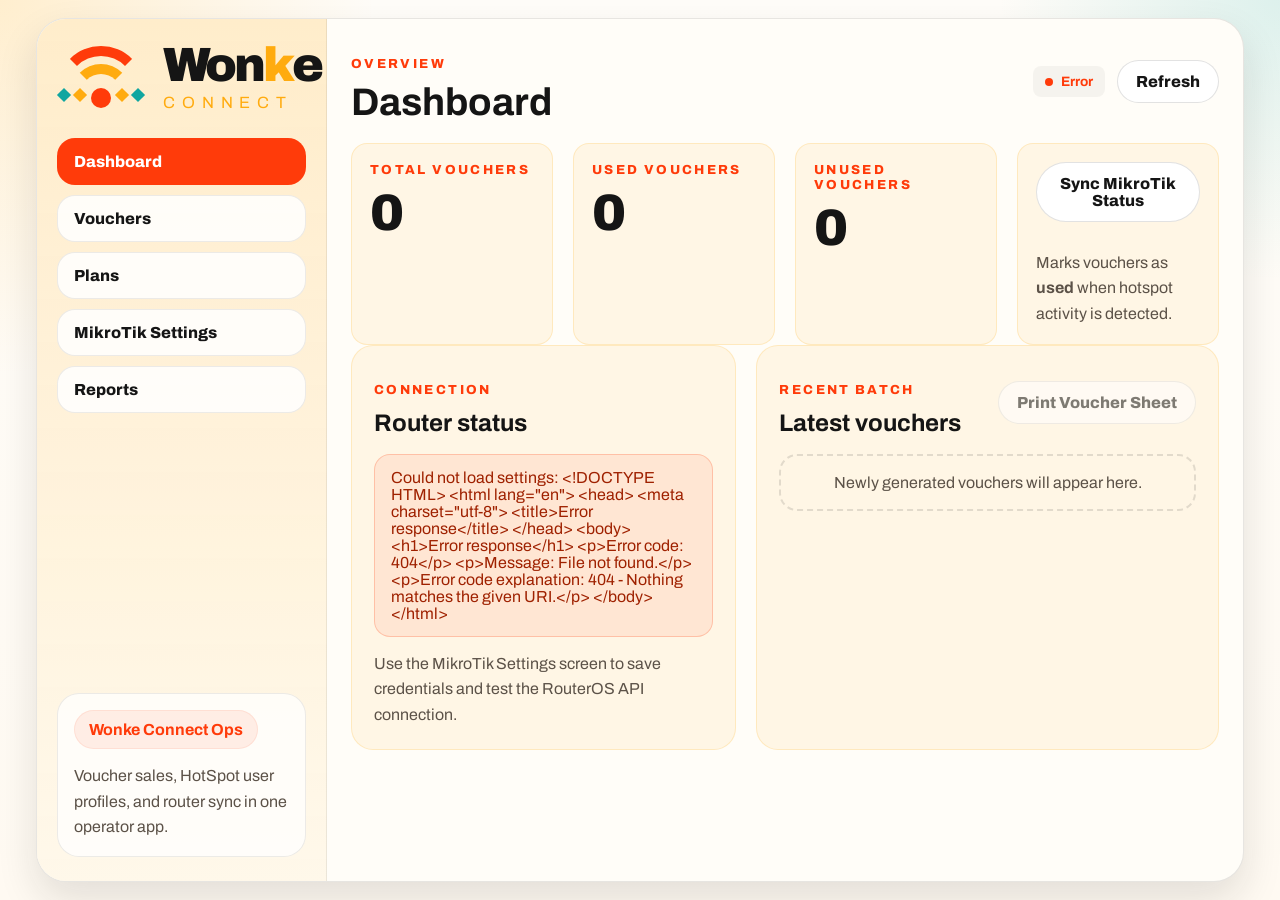
==== static/index.html @ 0d945066 "Ready for Railway deployment" ====
﻿<!DOCTYPE html>
<html lang="en">
<head>
    <meta charset="UTF-8">
    <meta name="viewport" content="width=device-width, initial-scale=1.0">
    <title>Wonke Connect Voucher Dashboard</title>
    <link rel="preconnect" href="https://fonts.googleapis.com">
    <link rel="preconnect" href="https://fonts.gstatic.com" crossorigin>
    <link href="https://fonts.googleapis.com/css2?family=Archivo:wght@400;500;700;800;900&display=swap" rel="stylesheet">
    <link rel="stylesheet" href="/static/styles.css">
</head>
<body>
    <main class="app-shell">
        <aside class="app-sidebar">
            <div>
                <div class="wc-brand app-brand">
                    <div class="wc-icon" aria-hidden="true">
                        <span class="wc-arc top"></span>
                        <span class="wc-arc mid"></span>
                        <span class="wc-dot"></span>
                        <span class="wc-accent left"></span>
                        <span class="wc-accent left-mid"></span>
                        <span class="wc-accent right-mid"></span>
                        <span class="wc-accent right"></span>
                    </div>
                    <div class="wc-wordmark">
                        <span class="wonke">Won<span class="k">k</span>e</span>
                        <span class="connect">Connect</span>
                    </div>
                </div>

                <nav class="app-nav">
                    <button class="app-nav-link is-active" data-screen="dashboard" type="button">Dashboard</button>
                    <button class="app-nav-link" data-screen="vouchers" type="button">Vouchers</button>
                    <button class="app-nav-link" data-screen="plans" type="button">Plans</button>
                    <button class="app-nav-link" data-screen="settings" type="button">MikroTik Settings</button>
                    <button class="app-nav-link" data-screen="reports" type="button">Reports</button>
                </nav>
            </div>

            <div class="app-sidebar-footer">
                <div class="wc-highlight">Wonke Connect Ops</div>
                <p class="wc-note">Voucher sales, HotSpot user profiles, and router sync in one operator app.</p>
            </div>
        </aside>

        <section class="app-main">
            <header class="app-topbar">
                <div>
                    <p class="wc-kicker" id="screen-kicker">Overview</p>
                    <h1 class="app-screen-title" id="screen-title">Dashboard</h1>
                </div>
                <div class="app-topbar-actions">
                    <div class="wc-connection-status" id="mikrotik-connection-status" title="MikroTik connection status">
                        <span class="wc-connection-dot" id="connection-dot"></span>
                        <span class="wc-connection-text" id="connection-text">Checking...</span>
                    </div>
                    <span class="wc-connection-pill wc-connection-idle" id="connection-status-pill" style="display: none;">Not tested</span>
                    <button class="wc-link-button" id="global-refresh-button" type="button">Refresh</button>
                </div>
            </header>

            <section class="app-screen is-active" id="screen-dashboard">
                <section class="wc-grid wc-stats-grid">
                    <article class="wc-card wc-stat-card">
                        <span class="wc-caption">Total vouchers</span>
                        <strong class="wc-stat-value" id="stat-total">0</strong>
                    </article>
                    <article class="wc-card wc-stat-card">
                        <span class="wc-caption">Used vouchers</span>
                        <strong class="wc-stat-value" id="stat-used">0</strong>
                    </article>
                    <article class="wc-card wc-stat-card">
                        <span class="wc-caption">Unused vouchers</span>
                        <strong class="wc-stat-value" id="stat-unused">0</strong>
                    </article>
                    <article class="wc-card wc-stat-card wc-stat-action">
                        <button class="wc-button wc-button-secondary" id="sync-status-button" type="button">Sync MikroTik Status</button>
                        <p class="wc-note">Marks vouchers as <strong>used</strong> when hotspot activity is detected.</p>
                    </article>
                </section>

                <section class="wc-grid app-dashboard-grid">
                    <article class="wc-card">
                        <div class="wc-section-head">
                            <div>
                                <p class="wc-kicker">Connection</p>
                                <h2 class="wc-section-title">Router status</h2>
                            </div>
                        </div>
                        <div class="wc-message" id="settings-message-box">Router settings are not loaded yet.</div>
                        <div class="wc-note-block">
                            <p class="wc-note">Use the MikroTik Settings screen to save credentials and test the RouterOS API connection.</p>
                        </div>
                    </article>

                    <article class="wc-card">
                        <div class="wc-section-head">
                            <div>
                                <p class="wc-kicker">Recent batch</p>
                                <h2 class="wc-section-title">Latest vouchers</h2>
                            </div>
                            <button class="wc-link-button" id="print-sheet-button" type="button">Print Voucher Sheet</button>
                        </div>
                        <div class="wc-recent" id="recent-results">
                            <div class="wc-empty-state">Newly generated vouchers will appear here.</div>
                        </div>
                    </article>
                </section>
            </section>

            <section class="app-screen" id="screen-vouchers">
                <div class="app-two-column">
                    <article class="wc-card">
                        <div class="wc-section-head">
                            <div>
                                <p class="wc-kicker">Generate</p>
                                <h2 class="wc-section-title">Create vouchers</h2>
                            </div>
                        </div>

                        <label class="wc-toggle-field" style="margin-bottom: 1.5rem;">
                            <input id="advanced-mode-toggle" type="checkbox">
                            <span>Advanced options (per-user data limits)</span>
                        </label>

                        <form id="voucher-form" class="wc-form-grid">
                            <label class="wc-form-field">
                                <span>HotSpot user profile</span>
                                <select id="hotspot-user-profile" name="hotspot_user_profile"></select>
                                <div id="profile-status-indicator" style="margin-top: 8px; font-size: 0.85rem;"></div>
                            </label>

                            <label class="wc-form-field">
                                <span>Code length</span>
                                <select id="code-length" name="code_length">
                                    <option value="6">6</option>
                                    <option value="7">7</option>
                                    <option value="8" selected>8</option>
                                </select>
                            </label>

                            <label class="wc-form-field">
                                <span>Bulk quantity</span>
                                <input id="quantity" name="quantity" type="number" min="1" max="200" value="10">
                            </label>

                            <div id="advanced-fields" style="display: none; grid-column: 1 / -1; padding: 14px; background: rgba(255, 171, 15, 0.08); border-radius: 12px;">
                                <p style="margin: 0 0 14px 0; font-size: 0.85rem; color: var(--wc-muted);"><strong>ℹ Per-User Data Limit:</strong> Rate limits and timeouts are configured in the HotSpot Profile, not per-voucher.</p>
                                
                                <label class="wc-form-field">
                                    <span>Data limit (in GB)</span>
                                    <input id="data-limit-gb" name="data_limit_gb" type="number" min="0.1" max="1000" step="0.1" placeholder="1, 5, 10">
                                    <small style="display: block; margin-top: 6px; color: var(--wc-muted);">Individual data cap for this voucher (0 = unlimited)</small>
                                </label>
                            </div>

                            <div class="wc-form-actions">
                                <button class="wc-button" type="submit" data-mode="single">Create One</button>
                                <button class="wc-button wc-button-secondary" type="submit" data-mode="bulk">Create Bulk</button>
                            </div>
                        </form>

                        <div class="wc-message" id="message-box">Ready.</div>
                    </article>

                    <article class="wc-card">
                        <div class="wc-section-head">
                            <div>
                                <p class="wc-kicker">Inventory</p>
                                <h2 class="wc-section-title">Voucher table</h2>
                            </div>
                            <button class="wc-link-button" id="refresh-button" type="button">Refresh</button>
                        </div>

                        <div class="wc-table-wrap">
                            <table class="wc-table">
                                <thead>
                                    <tr>
                                        <th>Code</th>
                                        <th>Profile</th>
                                        <th>Status</th>
                                        <th>Created</th>
                                        <th>Expires</th>
                                        <th style="width: 80px; text-align: center;">⋰</th>
                                    </tr>
                                </thead>
                                <tbody id="voucher-table-body">
                                    <tr>
                                        <td colspan="6" class="wc-table-empty">Loading vouchers...</td>
                                    </tr>
                                </tbody>
                            </table>
                        </div>
                    </article>
                </div>
            </section>

            <section class="app-screen" id="screen-plans">
                <div class="app-two-column">
                    <article class="wc-card">
                        <div class="wc-section-head">
                            <div>
                                <p class="wc-kicker">Plans</p>
                                <h2 class="wc-section-title">Manage HotSpot user profile plans</h2>
                            </div>
                        </div>

                        <form id="plan-form" class="wc-form-grid">
                            <input id="plan-id" type="hidden">

                            <label class="wc-form-field">
                                <span>Plan name</span>
                                <input id="plan-name" type="text" placeholder="Starter">
                            </label>

                            <label class="wc-form-field">
                                <span>HotSpot user profile</span>
                                <input id="plan-hotspot-user-profile" type="text" placeholder="1hr">
                            </label>

                            <label class="wc-form-field">
                                <span>Duration label</span>
                                <input id="plan-duration" type="text" placeholder="1 hour">
                            </label>

                            <label class="wc-form-field">
                                <span>Badge label</span>
                                <input id="plan-badge" type="text" placeholder="1HR">
                            </label>

                            <label class="wc-form-field">
                                <span>Voucher note</span>
                                <input id="plan-note" type="text" placeholder="Fast hotspot access. Valid for in-store WiFi use.">
                            </label>

                            <label class="wc-form-field">
                                <span>Price (ZAR)</span>
                                <input id="plan-price" name="price" type="number" min="0" step="0.01" placeholder="0.00">
                            </label>

                            <label class="wc-toggle-field">
                                <input id="plan-active" type="checkbox" checked>
                                <span>Plan is active</span>
                            </label>

                            <div class="wc-form-actions">
                                <button class="wc-button" id="save-plan-button" type="submit">Save Plan</button>
                                <button class="wc-button wc-button-secondary" id="reset-plan-button" type="button">New Plan</button>
                                <button class="wc-button wc-button-secondary" id="delete-plan-button" type="button">Delete</button>
                            </div>
                        </form>

                        <div class="wc-message" id="plan-message-box">Plans load from the database.</div>
                    </article>

                    <article class="wc-card">
                        <div class="wc-section-head">
                            <div>
                                <p class="wc-kicker">Plan list</p>
                                <h2 class="wc-section-title">Available plans</h2>
                            </div>
                        </div>
                        <div class="wc-table-wrap wc-plan-list-wrap">
                            <table class="wc-table">
                                <thead>
                                    <tr>
                                        <th>Name</th>
                                        <th>HotSpot user profile</th>
                                        <th>Price</th>
                                        <th>Status</th>
                                    </tr>
                                </thead>
                                <tbody id="plan-table-body">
                                    <tr>
                                        <td colspan="3" class="wc-table-empty">Loading plans...</td>
                                    </tr>
                                </tbody>
                            </table>
                        </div>
                    </article>
                </div>
            </section>

            <section class="app-screen" id="screen-settings">
                <article class="wc-card">
                    <div class="wc-section-head">
                        <div>
                            <p class="wc-kicker">Settings</p>
                            <h2 class="wc-section-title">MikroTik connection</h2>
                        </div>
                    </div>

                    <form id="settings-form" class="wc-form-grid app-settings-grid">
                        <label class="wc-form-field">
                            <span>Host / IP</span>
                            <input id="mikrotik-host" name="host" type="text" placeholder="192.168.88.1">
                        </label>

                        <label class="wc-form-field">
                            <span>Username</span>
                            <input id="mikrotik-username" name="username" type="text" placeholder="admin">
                        </label>

                        <label class="wc-form-field">
                            <span>Password</span>
                            <input id="mikrotik-password" name="password" type="password" placeholder="Router password">
                        </label>

                        <label class="wc-form-field">
                            <span>API port</span>
                            <input id="mikrotik-port" name="port" type="number" min="1" max="65535" value="8728">
                        </label>

                        <label class="wc-toggle-field">
                            <input id="mikrotik-use-ssl" name="use_ssl" type="checkbox">
                            <span>Use SSL</span>
                        </label>

                        <label class="wc-toggle-field">
                            <input id="mikrotik-plaintext-login" name="plaintext_login" type="checkbox" checked>
                            <span>Use plaintext login</span>
                        </label>

                        <div class="wc-form-actions">
                            <button class="wc-button" id="save-settings-button" type="submit">Save Settings</button>
                            <button class="wc-button wc-button-secondary" id="test-settings-button" type="button">Test Connection</button>
                        </div>
                    </form>

                    <div class="wc-message" id="settings-message-box"></div>
                </article>

                <article class="wc-card" style="margin-top: 20px;">
                    <div class="wc-section-head">
                        <div>
                            <p class="wc-kicker">Payments</p>
                            <h2 class="wc-section-title">PayFast settings</h2>
                        </div>
                        <a class="wc-link-button" href="/portal" target="_blank" rel="noopener">Open portal ↗</a>
                    </div>
                    <p style="margin: 0 0 16px; font-size: 0.88rem; color: var(--wc-muted); line-height: 1.55;">
                        Customers visit <strong>/portal</strong> to buy vouchers and pay via PayFast.<br>
                        The <strong>Server URL</strong> must be publicly reachable so PayFast can send payment confirmations (ITN).
                    </p>

                    <form id="payfast-form" class="wc-form-grid app-settings-grid">
                        <label class="wc-form-field">
                            <span>Merchant ID</span>
                            <input id="pf-merchant-id" name="merchant_id" type="text" placeholder="10000100">
                        </label>

                        <label class="wc-form-field">
                            <span>Merchant Key</span>
                            <input id="pf-merchant-key" name="merchant_key" type="text" placeholder="46f0cd694581a">
                        </label>

                        <label class="wc-form-field" style="grid-column: 1 / -1;">
                            <span>Passphrase (optional)</span>
                            <input id="pf-passphrase" name="passphrase" type="password" placeholder="Leave blank if not set">
                        </label>

                        <label class="wc-form-field" style="grid-column: 1 / -1;">
                            <span>Server URL (public URL of this server)</span>
                            <input id="pf-server-url" name="server_url" type="url" placeholder="https://wifi.myshop.co.za">
                            <small style="margin-top: 6px; display:block; color: var(--wc-muted);">PayFast will POST payment notifications to this URL. Must be reachable from the internet.</small>
                        </label>

                        <label class="wc-toggle-field">
                            <input id="pf-sandbox" name="sandbox" type="checkbox" checked>
                            <span>Use Sandbox (test mode)</span>
                        </label>

                        <div class="wc-form-actions">
                            <button class="wc-button" id="save-payfast-button" type="submit">Save PayFast Settings</button>
                        </div>
                    </form>

                    <div class="wc-message" id="payfast-message-box"></div>
                </article>
            </section>

            <section class="app-screen" id="screen-reports">
                <div>
                    <div class="wc-section-head">
                        <div>
                            <p class="wc-kicker">Analytics</p>
                            <h2 class="wc-section-title">User Monitoring</h2>
                        </div>
                        <button id="refresh-monitor-button" class="wc-link-button" type="button">Refresh</button>
                    </div>

                    <div class="wc-grid" style="grid-template-columns: repeat(auto-fit, minmax(200px, 1fr)); gap: 14px; margin-bottom: 24px;">
                        <article class="wc-stat-card">
                            <div class="wc-stat-number" id="stat-active-users">0</div>
                            <div class="wc-stat-label">Active Users</div>
                        </article>
                        <article class="wc-stat-card">
                            <div class="wc-stat-number" id="stat-total-bandwidth">0 GB</div>
                            <div class="wc-stat-label">Total Bandwidth</div>
                        </article>
                        <article class="wc-stat-card">
                            <div class="wc-stat-number" id="stat-bytes-in">0 GB</div>
                            <div class="wc-stat-label">Download</div>
                        </article>
                        <article class="wc-stat-card">
                            <div class="wc-stat-number" id="stat-bytes-out">0 GB</div>
                            <div class="wc-stat-label">Upload</div>
                        </article>
                    </div>

                    <article class="wc-card">
                        <div class="wc-section-head">
                            <div>
                                <p class="wc-kicker">Sessions</p>
                                <h2 class="wc-section-title">Active users</h2>
                            </div>
                        </div>

                        <div class="wc-table-wrap">
                            <table class="wc-table">
                                <thead>
                                    <tr>
                                        <th>Code</th>
                                        <th>Profile</th>
                                        <th>Uptime</th>
                                        <th>Download</th>
                                        <th>Upload</th>
                                        <th>Total</th>
                                        <th>IP Address</th>
                                    </tr>
                                </thead>
                                <tbody id="active-users-table-body">
                                    <tr>
                                        <td colspan="7" class="wc-table-empty">Loading active users...</td>
                                    </tr>
                                </tbody>
                            </table>
                        </div>
                    </article>

                    <div id="monitor-message-box"></div>
                </div>
            </section>
        </section>
    </main>

    <script src="/static/app.js"></script>
</body>
</html>
---- static/styles.css ----
﻿:root {
    --wc-bg: #fffaf2;
    --wc-panel: #fffdf8;
    --wc-panel-strong: #fff6e5;
    --wc-text: #151515;
    --wc-muted: #5c5248;
    --wc-red: #ff3b0a;
    --wc-orange: #ffab0f;
    --wc-teal: #10a6a0;
    --wc-border: rgba(21, 21, 21, 0.1);
    --wc-shadow: 0 18px 40px rgba(21, 21, 21, 0.12);
    --wc-success: #0b7a64;
}

* {
    box-sizing: border-box;
}

html,
body {
    margin: 0;
    padding: 0;
    min-height: 100%;
    font-family: "Archivo", Arial, sans-serif;
    color: var(--wc-text);
    background:
        radial-gradient(circle at top left, rgba(255, 171, 15, 0.18), transparent 24%),
        radial-gradient(circle at top right, rgba(16, 166, 160, 0.14), transparent 18%),
        linear-gradient(180deg, #fffdf9 0%, var(--wc-bg) 100%);
}

body {
    padding: 18px;
}

button,
input,
select {
    font: inherit;
}

button {
    cursor: pointer;
}

.app-shell {
    width: calc(100% - 36px);
    min-height: calc(100vh - 36px);
    margin: 0 auto;
    display: grid;
    grid-template-columns: 290px minmax(0, 1fr);
    background: var(--wc-panel);
    border: 1px solid var(--wc-border);
    border-radius: 30px;
    overflow: hidden;
    box-shadow: var(--wc-shadow);
}

.app-sidebar {
    display: flex;
    flex-direction: column;
    justify-content: space-between;
    padding: 24px 20px;
    background:
        linear-gradient(180deg, rgba(255, 171, 15, 0.12) 0%, rgba(255, 255, 255, 0.2) 100%),
        var(--wc-panel-strong);
    border-right: 1px solid rgba(21, 21, 21, 0.08);
}

.app-main {
    padding: 24px;
    overflow: auto;
    display: flex;
    flex-direction: column;
}

.app-topbar {
    display: flex;
    align-items: center;
    justify-content: space-between;
    gap: 18px;
    margin-bottom: 22px;
}

.app-topbar-actions {
    display: flex;
    align-items: center;
    gap: 12px;
}

.app-screen {
    display: none;
}

.app-screen.is-active {
    display: block;
}

.app-screen-title {
    margin: 6px 0 0;
    font-size: clamp(2rem, 3vw, 3rem);
    line-height: 0.95;
}

.app-dashboard-grid,
.app-two-column,
.wc-grid {
    display: grid;
    gap: 20px;
}

.app-dashboard-grid,
.app-two-column {
    grid-template-columns: 1fr 1.2fr;
    width: 100%;
}

.app-settings-grid {
    max-width: 820px;
}

.app-brand {
    margin-bottom: 28px;
}

.app-nav {
    display: grid;
    gap: 10px;
}

.app-nav-link {
    width: 100%;
    padding: 14px 16px;
    text-align: left;
    border: 1px solid rgba(21, 21, 21, 0.08);
    border-radius: 18px;
    background: rgba(255, 255, 255, 0.85);
    color: var(--wc-text);
    font-weight: 800;
    transition: transform 140ms ease, background 140ms ease, border-color 140ms ease;
}

.app-nav-link:hover {
    transform: translateX(2px);
}

.app-nav-link.is-active {
    background: var(--wc-red);
    color: #fff;
    border-color: transparent;
}

.app-sidebar-footer {
    padding: 16px;
    border-radius: 22px;
    background: rgba(255, 255, 255, 0.75);
    border: 1px solid rgba(21, 21, 21, 0.08);
}

.wc-brand {
    display: inline-flex;
    align-items: center;
    gap: 18px;
}

.wc-icon {
    position: relative;
    width: 88px;
    height: 62px;
    flex: 0 0 auto;
}

.wc-arc {
    position: absolute;
    left: 50%;
    transform: translateX(-50%);
    border-radius: 999px 999px 0 0;
    border: 10px solid transparent;
    border-bottom: 0;
}

.wc-arc.top {
    top: 0;
    width: 88px;
    height: 44px;
    border-top-color: var(--wc-red);
}

.wc-arc.mid {
    top: 18px;
    width: 60px;
    height: 30px;
    border-top-color: var(--wc-orange);
}

.wc-dot {
    position: absolute;
    left: 50%;
    bottom: 0;
    transform: translateX(-50%);
    width: 20px;
    height: 20px;
    border-radius: 50%;
    background: var(--wc-red);
}

.wc-accent {
    position: absolute;
    bottom: 8px;
    width: 10px;
    height: 10px;
    transform: rotate(45deg);
}

.wc-accent.left { left: 2px; background: var(--wc-teal); }
.wc-accent.left-mid { left: 18px; background: var(--wc-orange); }
.wc-accent.right-mid { right: 18px; background: var(--wc-orange); }
.wc-accent.right { right: 2px; background: var(--wc-teal); }

.wc-wordmark {
    line-height: 0.95;
}

.wc-wordmark .wonke {
    display: block;
    font-size: 3rem;
    font-weight: 900;
    letter-spacing: -0.06em;
}

.wc-wordmark .wonke .k {
    color: var(--wc-orange);
}

.wc-wordmark .connect {
    display: block;
    margin-top: 6px;
    font-size: 1.02rem;
    letter-spacing: 0.42em;
    text-transform: uppercase;
    color: var(--wc-orange);
}

.wc-kicker,
.wc-caption {
    color: var(--wc-red);
    text-transform: uppercase;
    font-weight: 800;
    letter-spacing: 0.18em;
    font-size: 0.82rem;
}

.wc-subtitle,
.wc-note {
    margin: 14px 0 0;
    max-width: 60ch;
    color: var(--wc-muted);
    font-size: 1rem;
    line-height: 1.6;
}

.wc-note-block {
    margin-top: 12px;
}

.wc-pill-grid {
    display: flex;
    flex-wrap: wrap;
    gap: 10px;
    margin-top: 22px;
}

.wc-pill,
.wc-chip,
.wc-highlight {
    display: inline-flex;
    align-items: center;
    gap: 10px;
    padding: 10px 14px;
    border-radius: 999px;
    background: #fff;
    border: 1px solid rgba(21, 21, 21, 0.08);
    font-weight: 700;
}

.wc-highlight {
    background: rgba(255, 59, 10, 0.08);
    color: var(--wc-red);
    border-color: rgba(255, 59, 10, 0.08);
}

.wc-card {
    background: var(--wc-panel-strong);
    border: 1px solid rgba(255, 171, 15, 0.18);
    border-radius: 22px;
    padding: 22px;
}

.wc-panel-stack {
    display: grid;
    gap: 18px;
}

.wc-side-card {
    min-height: 220px;
}

.wc-big-price {
    margin-top: 12px;
    font-size: clamp(2.4rem, 8vw, 4.4rem);
    font-weight: 900;
    line-height: 0.9;
    color: var(--wc-red);
}

.wc-stats-grid {
    grid-template-columns: repeat(4, minmax(0, 1fr));
}

.wc-stat-card {
    display: grid;
    gap: 8px;
    align-content: start;
    background: var(--wc-panel-strong);
    border: 1px solid rgba(255, 171, 15, 0.18);
    border-radius: 16px;
    padding: 18px;
}

.wc-stat-number {
    font-size: clamp(1.5rem, 4vw, 2.4rem);
    font-weight: 900;
    color: var(--wc-text);
    line-height: 1.1;
}

.wc-stat-label {
    font-size: 0.85rem;
    font-weight: 600;
    color: var(--wc-muted);
    text-transform: uppercase;
    letter-spacing: 0.08em;
}

.wc-stat-action {
    gap: 14px;
}

.wc-stat-value {
    font-size: clamp(2rem, 5vw, 3.2rem);
    font-weight: 900;
}

.wc-section-head {
    display: flex;
    align-items: center;
    justify-content: space-between;
    gap: 16px;
    margin-bottom: 18px;
}

.wc-section-title {
    margin: 6px 0 0;
    font-size: 1.5rem;
}

.wc-form-grid {
    display: grid;
    gap: 16px;
}

.wc-form-field {
    display: grid;
    gap: 8px;
}

.wc-form-field span {
    font-weight: 700;
}

.wc-toggle-field {
    display: flex;
    align-items: center;
    gap: 12px;
    padding: 14px 16px;
    border: 1px solid rgba(21, 21, 21, 0.12);
    border-radius: 16px;
    background: #fff;
    font-weight: 700;
}

.wc-toggle-field input {
    width: 18px;
    height: 18px;
    margin: 0;
}

.wc-form-field input,
.wc-form-field select {
    width: 100%;
    min-height: 50px;
    padding: 12px 14px;
    border: 1px solid rgba(21, 21, 21, 0.12);
    border-radius: 16px;
    background: #fff;
    color: var(--wc-text);
}

.wc-form-actions {
    display: flex;
    flex-wrap: wrap;
    gap: 12px;
    margin-top: 8px;
}

.wc-button,
.wc-link-button {
    border: 0;
    border-radius: 999px;
    padding: 12px 18px;
    font-weight: 800;
    transition: transform 140ms ease, box-shadow 140ms ease, background 140ms ease;
}

.wc-button {
    background: var(--wc-red);
    color: #fff;
    box-shadow: 0 12px 24px rgba(255, 59, 10, 0.2);
}

.wc-button:hover,
.wc-link-button:hover {
    transform: translateY(-1px);
}

.wc-button-secondary,
.wc-link-button {
    background: #fff;
    color: var(--wc-text);
    border: 1px solid rgba(21, 21, 21, 0.12);
    box-shadow: none;
}

.wc-message {
    margin-top: 18px;
    padding: 14px 16px;
    border-radius: 16px;
    background: #fff;
    border: 1px solid rgba(21, 21, 21, 0.08);
    color: var(--wc-muted);
}

.wc-message.is-success {
    color: var(--wc-success);
    border-color: rgba(11, 122, 100, 0.18);
    background: rgba(16, 166, 160, 0.08);
}

.wc-message.is-error {
    color: #9f2100;
    border-color: rgba(255, 59, 10, 0.22);
    background: rgba(255, 59, 10, 0.08);
}

.wc-recent {
    margin-top: 18px;
    display: grid;
    gap: 12px;
}

.wc-vouchers {
    display: grid;
    grid-template-columns: repeat(2, minmax(0, 1fr));
    gap: 18px;
}

.wc-voucher {
    display: grid;
    gap: 14px;
    padding: 18px;
    width: 100%;
    min-width: 0;
    background: #fff;
    border: 2px solid rgba(255, 171, 15, 0.22);
    border-radius: 24px;
    break-inside: avoid;
}

.wc-voucher-top {
    display: flex;
    align-items: center;
    justify-content: space-between;
    gap: 16px;
    min-width: 0;
}

.wc-mini-brand {
    gap: 12px;
    min-width: 0;
    flex: 1 1 auto;
}

.wc-mini-brand .wc-icon {
    width: 62px;
    height: 48px;
    flex: 0 0 auto;
}

.wc-mini-brand .wc-arc.top {
    width: 62px;
    height: 30px;
    border-width: 8px;
    border-bottom: 0;
}

.wc-mini-brand .wc-arc.mid {
    top: 14px;
    width: 42px;
    height: 22px;
    border-width: 8px;
    border-bottom: 0;
}

.wc-mini-brand .wc-dot {
    width: 16px;
    height: 16px;
}

.wc-mini-brand .wc-wordmark .wonke {
    font-size: 2rem;
}

.wc-mini-brand .wc-wordmark .connect {
    font-size: 0.82rem;
}

.wc-mini-brand .wc-wordmark {
    min-width: 0;
}

.wc-empty-state {
    padding: 18px;
    border-radius: 18px;
    border: 2px dashed rgba(21, 21, 21, 0.12);
    text-align: center;
    color: var(--wc-muted);
}

.wc-badge {
    display: inline-flex;
    align-items: center;
    padding: 8px 12px;
    flex: 0 0 auto;
    border-radius: 999px;
    background: var(--wc-red);
    color: #fff;
    font-size: 0.78rem;
    font-weight: 800;
    letter-spacing: 0.08em;
    text-transform: uppercase;
}

.wc-voucher-grid {
    display: grid;
    grid-template-columns: repeat(2, minmax(0, 1fr));
    gap: 10px;
    min-width: 0;
}

.wc-code {
    display: block;
    min-height: 58px;
    width: 100%;
    max-width: 100%;
    padding: 12px 14px;
    border: 2px dashed rgba(21, 21, 21, 0.18);
    border-radius: 16px;
    font-size: 0.98rem;
    font-weight: 800;
    line-height: 1.2;
    letter-spacing: 0.14em;
    color: var(--wc-muted);
    white-space: normal;
    overflow-wrap: anywhere;
    word-break: break-word;
}

.wc-field {
    padding: 12px;
    border-radius: 14px;
    background: var(--wc-bg);
    border: 1px solid rgba(21, 21, 21, 0.08);
    min-width: 0;
}

.wc-field-label {
    display: block;
    margin-bottom: 6px;
    font-size: 0.72rem;
    font-weight: 700;
    text-transform: uppercase;
    letter-spacing: 0.12em;
    color: var(--wc-muted);
}

.wc-field-value {
    font-size: 1rem;
    font-weight: 800;
    overflow-wrap: anywhere;
}

.wc-voucher .wc-note {
    margin-top: 2px;
    max-width: none;
    font-size: 0.96rem;
    line-height: 1.45;
}

.wc-table-wrap {
    overflow-x: auto;
    -webkit-overflow-scrolling: touch;
}

.wc-table {
    width: 100%;
    border-collapse: collapse;
}

.wc-table th,
.wc-table td {
    padding: 12px 10px;
    text-align: left;
    border-bottom: 1px solid rgba(21, 21, 21, 0.08);
    font-size: 0.9rem;
}

.wc-table th {
    font-size: 0.82rem;
    font-weight: 800;
    text-transform: uppercase;
    letter-spacing: 0.1em;
    color: var(--wc-muted);
}

.wc-table-empty {
    text-align: center;
    color: var(--wc-muted);
}

.wc-plan-row {
    cursor: pointer;
}

.wc-plan-row.is-selected {
    background: rgba(255, 171, 15, 0.12);
}

.wc-plan-list-wrap {
    margin-top: 18px;
}

.wc-status-pill {
    display: inline-flex;
    align-items: center;
    justify-content: center;
    min-width: 84px;
    padding: 8px 12px;
    border-radius: 999px;
    font-size: 0.78rem;
    font-weight: 800;
    letter-spacing: 0.08em;
    text-transform: uppercase;
}

.wc-status-unused {
    background: rgba(16, 166, 160, 0.12);
    color: var(--wc-success);
}

.wc-status-used {
    background: rgba(255, 59, 10, 0.12);
    color: var(--wc-red);
}

.wc-status-expired {
    background: rgba(255, 171, 15, 0.12);
    color: var(--wc-orange);
}

.wc-status-deactivated {
    background: rgba(92, 82, 72, 0.12);
    color: var(--wc-muted);
}

.wc-status-unknown {
    background: rgba(92, 82, 72, 0.08);
    color: var(--wc-muted);
}

.wc-actions-cell {
    font-size: 0.875rem;
    text-align: center;
}

.wc-action-menu {
    position: relative;
    display: inline-block;
}

.wc-action-button {
    background: none;
    border: 1px solid var(--wc-border);
    color: var(--wc-muted);
    font-size: 1.2rem;
    font-weight: 700;
    width: 32px;
    height: 32px;
    padding: 0;
    border-radius: 6px;
    cursor: pointer;
    transition: all 0.15s ease;
    display: flex;
    align-items: center;
    justify-content: center;
}

.wc-action-button:hover {
    background: rgba(21, 21, 21, 0.04);
    border-color: var(--wc-muted);
}

.wc-action-button:active {
    background: rgba(21, 21, 21, 0.08);
}

.wc-action-dropdown {
    display: none;
    position: absolute;
    right: 0;
    top: calc(100% + 4px);
    background: white;
    border: 1px solid var(--wc-border);
    border-radius: 8px;
    box-shadow: 0 4px 12px rgba(21, 21, 21, 0.15);
    z-index: 1000;
    min-width: 140px;
    overflow: hidden;
}

.wc-action-dropdown.is-open {
    display: block;
}

.wc-dropdown-item {
    display: block;
    width: 100%;
    background: none;
    border: none;
    padding: 10px 14px;
    text-align: left;
    font-size: 0.875rem;
    font-weight: 500;
    color: var(--wc-text);
    cursor: pointer;
    transition: background 0.1s ease;
    border-bottom: 1px solid rgba(21, 21, 21, 0.06);
}

.wc-dropdown-item:last-child {
    border-bottom: none;
}

.wc-dropdown-item:hover {
    background: rgba(21, 21, 21, 0.04);
}

.wc-dropdown-item:active {
    background: rgba(21, 21, 21, 0.08);
}

.wc-delete-item {
    color: var(--wc-red);
}

.wc-delete-item:hover {
    background: rgba(255, 59, 10, 0.08);
}

.wc-connection-pill {
    display: inline-flex;
    align-items: center;
    justify-content: center;
    min-width: 112px;
    padding: 9px 14px;
    border-radius: 999px;
    font-size: 0.78rem;
    font-weight: 800;
    letter-spacing: 0.08em;
    text-transform: uppercase;
}

.wc-connection-idle {
    background: rgba(21, 21, 21, 0.08);
    color: var(--wc-muted);
}

.wc-connection-ok {
    background: rgba(16, 166, 160, 0.14);
    color: var(--wc-success);
}

.wc-connection-fail {
    background: rgba(255, 59, 10, 0.12);
    color: var(--wc-red);
}

.wc-connection-status {
    display: inline-flex;
    align-items: center;
    gap: 8px;
    padding: 8px 12px;
    border-radius: 8px;
    background: rgba(21, 21, 21, 0.04);
    font-size: 0.85rem;
    font-weight: 600;
    color: var(--wc-muted);
    cursor: default;
}

.wc-connection-dot {
    display: inline-block;
    width: 8px;
    height: 8px;
    border-radius: 50%;
    background: #999;
    animation: pulse-gray 2s infinite;
}

.wc-connection-status.status-ok .wc-connection-dot {
    background: var(--wc-success);
    animation: pulse-ok 2s infinite;
}

.wc-connection-status.status-warning .wc-connection-dot {
    background: var(--wc-orange);
    animation: pulse-warning 2s infinite;
}

.wc-connection-status.status-error .wc-connection-dot {
    background: var(--wc-red);
    animation: pulse-error 2s infinite;
}

.wc-connection-status.status-error .wc-connection-text,
.wc-connection-status.status-warning .wc-connection-text {
    font-weight: 700;
}

.wc-connection-status.status-error .wc-connection-text {
    color: var(--wc-red);
}

.wc-connection-status.status-warning .wc-connection-text {
    color: var(--wc-orange);
}

.wc-connection-status.status-ok .wc-connection-text {
    color: var(--wc-success);
}

@keyframes pulse-ok {
    0%, 100% { opacity: 1; }
    50% { opacity: 0.6; }
}

@keyframes pulse-warning {
    0%, 100% { opacity: 1; }
    50% { opacity: 0.6; }
}

@keyframes pulse-error {
    0%, 100% { opacity: 1; }
    50% { opacity: 0.3; }
}

@keyframes pulse-gray {
    0%, 100% { opacity: 0.4; }
    50% { opacity: 0.8; }
}

@media (max-width: 1180px) {
    .app-shell {
        grid-template-columns: 1fr;
    }

    .app-sidebar {
        gap: 20px;
        border-right: 0;
        border-bottom: 1px solid rgba(21, 21, 21, 0.08);
    }

    .app-nav {
        grid-template-columns: repeat(5, minmax(0, 1fr));
    }

    .wc-stats-grid,
    .app-dashboard-grid,
    .app-two-column {
        grid-template-columns: repeat(2, minmax(0, 1fr));
    }
}

@media (max-width: 820px) {
    body {
        padding: 10px;
    }

    .app-main,
    .app-sidebar {
        padding: 18px;
    }

    .app-topbar,
    .wc-section-head {
        flex-direction: column;
        align-items: flex-start;
    }

    .app-nav {
        grid-template-columns: 1fr 1fr;
    }

    .wc-stats-grid,
    .app-dashboard-grid,
    .app-two-column,
    .wc-vouchers,
    .wc-voucher-grid {
        grid-template-columns: 1fr;
    }

    .wc-wordmark .wonke {
        font-size: 2.4rem;
    }

    .wc-voucher-top {
        align-items: flex-start;
    }

    .wc-badge {
        align-self: flex-start;
    }
}
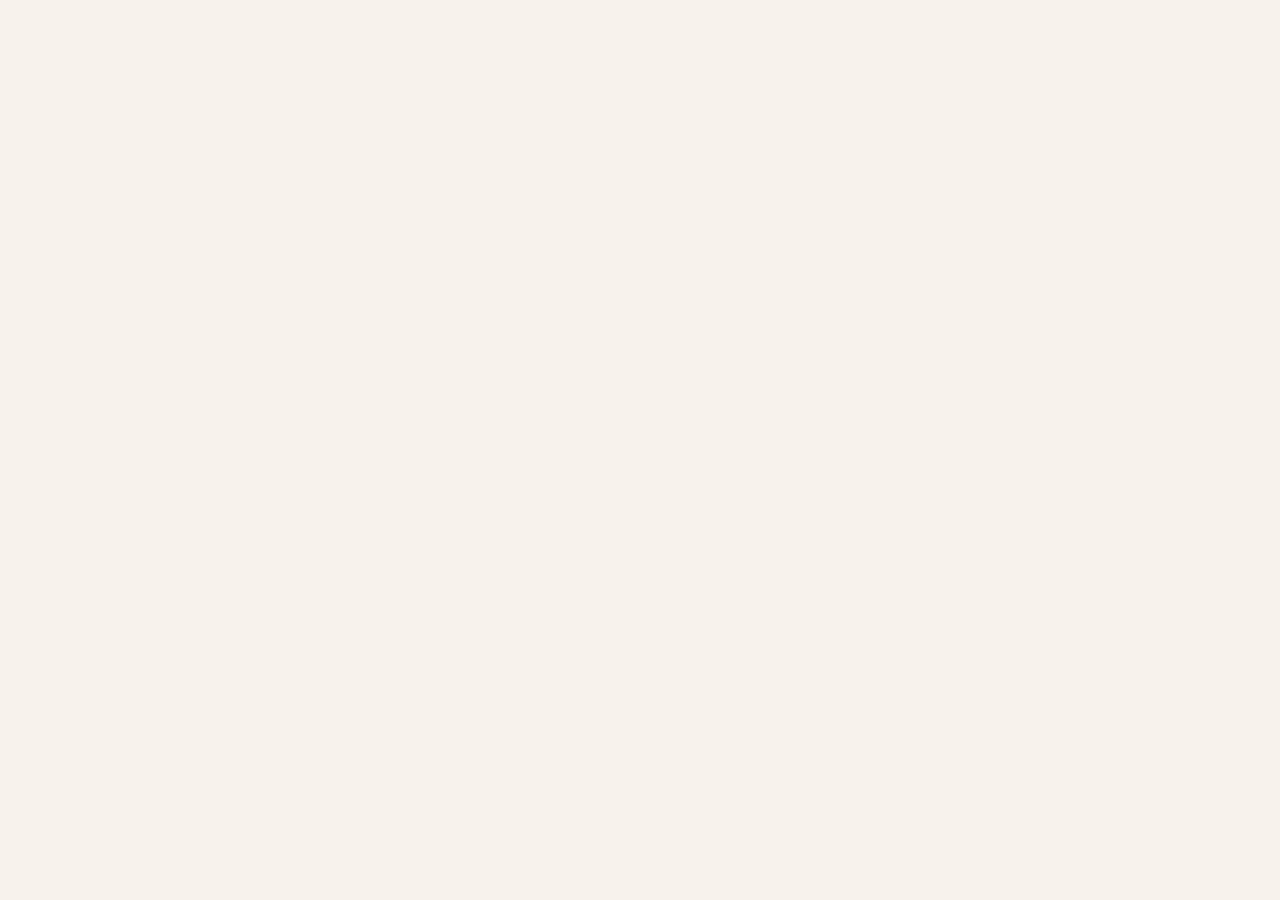
==== commit 21da9de0: "feat: redesign operator console with professional SaaS UI Replaces the vanilla HTML/JS dashboard wit" ====
--- a/static/index.html
+++ b/static/index.html
@@ -1,450 +1,101 @@
-﻿<!DOCTYPE html>
+<!doctype html>
 <html lang="en">
 <head>
-    <meta charset="UTF-8">
-    <meta name="viewport" content="width=device-width, initial-scale=1.0">
-    <title>Wonke Connect Voucher Dashboard</title>
-    <link rel="preconnect" href="https://fonts.googleapis.com">
-    <link rel="preconnect" href="https://fonts.gstatic.com" crossorigin>
-    <link href="https://fonts.googleapis.com/css2?family=Archivo:wght@400;500;700;800;900&display=swap" rel="stylesheet">
-    <link rel="stylesheet" href="/static/styles.css">
+<meta charset="utf-8">
+<meta name="viewport" content="width=device-width, initial-scale=1">
+<title>Wonke Connect — Operator Console</title>
+<link rel="preconnect" href="https://fonts.googleapis.com">
+<link rel="preconnect" href="https://fonts.gstatic.com" crossorigin>
+<link href="https://fonts.googleapis.com/css2?family=Archivo:wght@400;500;600;700;800&family=JetBrains+Mono:wght@400;500;600&display=swap" rel="stylesheet">
+<link rel="stylesheet" href="/static/styles.css">
 </head>
 <body>
-    <main class="app-shell">
-        <aside class="app-sidebar">
-            <div>
-                <div class="wc-brand app-brand">
-                    <div class="wc-icon" aria-hidden="true">
-                        <span class="wc-arc top"></span>
-                        <span class="wc-arc mid"></span>
-                        <span class="wc-dot"></span>
-                        <span class="wc-accent left"></span>
-                        <span class="wc-accent left-mid"></span>
-                        <span class="wc-accent right-mid"></span>
-                        <span class="wc-accent right"></span>
-                    </div>
-                    <div class="wc-wordmark">
-                        <span class="wonke">Won<span class="k">k</span>e</span>
-                        <span class="connect">Connect</span>
-                    </div>
-                </div>
+<div id="root"></div>
 
-                <nav class="app-nav">
-                    <button class="app-nav-link is-active" data-screen="dashboard" type="button">Dashboard</button>
-                    <button class="app-nav-link" data-screen="vouchers" type="button">Vouchers</button>
-                    <button class="app-nav-link" data-screen="plans" type="button">Plans</button>
-                    <button class="app-nav-link" data-screen="settings" type="button">MikroTik Settings</button>
-                    <button class="app-nav-link" data-screen="reports" type="button">Reports</button>
-                </nav>
-            </div>
+<script src="https://unpkg.com/react@18.3.1/umd/react.development.js" integrity="sha384-hD6/rw4ppMLGNu3tX5cjIb+uRZ7UkRJ6BPkLpg4hAu/6onKUg4lLsHAs9EBPT82L" crossorigin="anonymous"></script>
+<script src="https://unpkg.com/react-dom@18.3.1/umd/react-dom.development.js" integrity="sha384-u6aeetuaXnQ38mYT8rp6sbXaQe3NL9t+IBXmnYxwkUI2Hw4bsp2Wvmx4yRQF1uAm" crossorigin="anonymous"></script>
+<script src="https://unpkg.com/@babel/standalone@7.29.0/babel.min.js" integrity="sha384-m08KidiNqLdpJqLq95G/LEi8Qvjl/xUYll3QILypMoQ65QorJ9Lvtp2RXYGBFj1y" crossorigin="anonymous"></script>
 
-            <div class="app-sidebar-footer">
-                <div class="wc-highlight">Wonke Connect Ops</div>
-                <p class="wc-note">Voucher sales, HotSpot user profiles, and router sync in one operator app.</p>
-            </div>
-        </aside>
+<script type="text/babel" src="/static/components/Shell.jsx"></script>
+<script type="text/babel" src="/static/components/Dashboard.jsx"></script>
+<script type="text/babel" src="/static/components/Screens.jsx"></script>
 
-        <section class="app-main">
-            <header class="app-topbar">
-                <div>
-                    <p class="wc-kicker" id="screen-kicker">Overview</p>
-                    <h1 class="app-screen-title" id="screen-title">Dashboard</h1>
-                </div>
-                <div class="app-topbar-actions">
-                    <div class="wc-connection-status" id="mikrotik-connection-status" title="MikroTik connection status">
-                        <span class="wc-connection-dot" id="connection-dot"></span>
-                        <span class="wc-connection-text" id="connection-text">Checking...</span>
-                    </div>
-                    <span class="wc-connection-pill wc-connection-idle" id="connection-status-pill" style="display: none;">Not tested</span>
-                    <button class="wc-link-button" id="global-refresh-button" type="button">Refresh</button>
-                </div>
-            </header>
+<script type="text/babel">
+const { useState, useEffect } = React;
 
-            <section class="app-screen is-active" id="screen-dashboard">
-                <section class="wc-grid wc-stats-grid">
-                    <article class="wc-card wc-stat-card">
-                        <span class="wc-caption">Total vouchers</span>
-                        <strong class="wc-stat-value" id="stat-total">0</strong>
-                    </article>
-                    <article class="wc-card wc-stat-card">
-                        <span class="wc-caption">Used vouchers</span>
-                        <strong class="wc-stat-value" id="stat-used">0</strong>
-                    </article>
-                    <article class="wc-card wc-stat-card">
-                        <span class="wc-caption">Unused vouchers</span>
-                        <strong class="wc-stat-value" id="stat-unused">0</strong>
-                    </article>
-                    <article class="wc-card wc-stat-card wc-stat-action">
-                        <button class="wc-button wc-button-secondary" id="sync-status-button" type="button">Sync MikroTik Status</button>
-                        <p class="wc-note">Marks vouchers as <strong>used</strong> when hotspot activity is detected.</p>
-                    </article>
-                </section>
+const TWEAKS = {
+  "theme": "dark",
+  "accent": "orange",
+  "density": "cozy",
+  "sidebar": "rail"
+};
 
-                <section class="wc-grid app-dashboard-grid">
-                    <article class="wc-card">
-                        <div class="wc-section-head">
-                            <div>
-                                <p class="wc-kicker">Connection</p>
-                                <h2 class="wc-section-title">Router status</h2>
-                            </div>
-                        </div>
-                        <div class="wc-message" id="settings-message-box">Router settings are not loaded yet.</div>
-                        <div class="wc-note-block">
-                            <p class="wc-note">Use the MikroTik Settings screen to save credentials and test the RouterOS API connection.</p>
-                        </div>
-                    </article>
+const ACCENTS = {
+  orange: { brand: "#ff6a1a", brandInk: "#c44a06", brandSoft: "#fff1e4" },
+  teal:   { brand: "#0f8f8a", brandInk: "#0a6b67", brandSoft: "#d9efed" },
+  indigo: { brand: "#4f46e5", brandInk: "#3730a3", brandSoft: "#e8e7fb" },
+  slate:  { brand: "#1a1714", brandInk: "#000000", brandSoft: "#ece8df" },
+};
 
-                    <article class="wc-card">
-                        <div class="wc-section-head">
-                            <div>
-                                <p class="wc-kicker">Recent batch</p>
-                                <h2 class="wc-section-title">Latest vouchers</h2>
-                            </div>
-                            <button class="wc-link-button" id="print-sheet-button" type="button">Print Voucher Sheet</button>
-                        </div>
-                        <div class="wc-recent" id="recent-results">
-                            <div class="wc-empty-state">Newly generated vouchers will appear here.</div>
-                        </div>
-                    </article>
-                </section>
-            </section>
+const applyTweaks = (t) => {
+  document.documentElement.setAttribute("data-theme", t.theme);
+  document.documentElement.setAttribute("data-density", t.density);
+  document.documentElement.setAttribute("data-sidebar", t.sidebar === "rail" ? "rail" : "full");
+  const a = ACCENTS[t.accent] || ACCENTS.orange;
+  document.documentElement.style.setProperty("--brand", a.brand);
+  document.documentElement.style.setProperty("--brand-ink", a.brandInk);
+  document.documentElement.style.setProperty("--brand-soft", a.brandSoft);
+};
 
-            <section class="app-screen" id="screen-vouchers">
-                <div class="app-two-column">
-                    <article class="wc-card">
-                        <div class="wc-section-head">
-                            <div>
-                                <p class="wc-kicker">Generate</p>
-                                <h2 class="wc-section-title">Create vouchers</h2>
-                            </div>
-                        </div>
+const CRUMBS = {
+  dashboard: ["Blue Crane Café", "Dashboard"],
+  vouchers:  ["Blue Crane Café", "Vouchers"],
+  plans:     ["Blue Crane Café", "Plans"],
+  sessions:  ["Blue Crane Café", "Live sessions"],
+  customers: ["Blue Crane Café", "Customers"],
+  payments:  ["Blue Crane Café", "Payments"],
+  router:    ["Setup", "Router"],
+  billing:   ["Setup", "Billing"],
+  api:       ["Setup", "API keys"],
+  settings:  ["Setup", "Settings"],
+};
 
-                        <label class="wc-toggle-field" style="margin-bottom: 1.5rem;">
-                            <input id="advanced-mode-toggle" type="checkbox">
-                            <span>Advanced options (per-user data limits)</span>
-                        </label>
+const App = () => {
+  const [screen, setScreen] = useState(() => localStorage.getItem("wc-screen") || "dashboard");
+  const [tweaks, setTweaks] = useState(TWEAKS);
 
-                        <form id="voucher-form" class="wc-form-grid">
-                            <label class="wc-form-field">
-                                <span>HotSpot user profile</span>
-                                <select id="hotspot-user-profile" name="hotspot_user_profile"></select>
-                                <div id="profile-status-indicator" style="margin-top: 8px; font-size: 0.85rem;"></div>
-                            </label>
+  useEffect(() => { applyTweaks(tweaks); }, [tweaks]);
+  useEffect(() => { localStorage.setItem("wc-screen", screen); }, [screen]);
+  useEffect(() => { window.__wcSetScreen = setScreen; }, [setScreen]);
 
-                            <label class="wc-form-field">
-                                <span>Code length</span>
-                                <select id="code-length" name="code_length">
-                                    <option value="6">6</option>
-                                    <option value="7">7</option>
-                                    <option value="8" selected>8</option>
-                                </select>
-                            </label>
+  const renderScreen = () => {
+    switch (screen) {
+      case "dashboard": return <Dashboard/>;
+      case "vouchers":  return <Vouchers/>;
+      case "plans":     return <Plans/>;
+      case "sessions":  return <Sessions/>;
+      case "router":
+      case "settings":  return <Settings/>;
+      case "customers": return <Placeholder title="Customers" desc="Buyers, repeat visitors, and support contact history."/>;
+      case "payments":  return <Placeholder title="Payments" desc="Payouts, refunds, and PayFast transaction log."/>;
+      case "billing":   return <Placeholder title="Billing" desc="Your Wonke Connect subscription and invoices."/>;
+      case "api":       return <Placeholder title="API keys" desc="Personal access tokens and webhook endpoints."/>;
+      default: return <Dashboard/>;
+    }
+  };
 
-                            <label class="wc-form-field">
-                                <span>Bulk quantity</span>
-                                <input id="quantity" name="quantity" type="number" min="1" max="200" value="10">
-                            </label>
+  return (
+    <div className="app" data-screen-label={screen}>
+      <Sidebar active={screen} setActive={setScreen}/>
+      <main className="main">
+        <Topbar crumb={CRUMBS[screen] || CRUMBS.dashboard}/>
+        <div className="page">{renderScreen()}</div>
+      </main>
+    </div>
+  );
+};
 
-                            <div id="advanced-fields" style="display: none; grid-column: 1 / -1; padding: 14px; background: rgba(255, 171, 15, 0.08); border-radius: 12px;">
-                                <p style="margin: 0 0 14px 0; font-size: 0.85rem; color: var(--wc-muted);"><strong>ℹ Per-User Data Limit:</strong> Rate limits and timeouts are configured in the HotSpot Profile, not per-voucher.</p>
-                                
-                                <label class="wc-form-field">
-                                    <span>Data limit (in GB)</span>
-                                    <input id="data-limit-gb" name="data_limit_gb" type="number" min="0.1" max="1000" step="0.1" placeholder="1, 5, 10">
-                                    <small style="display: block; margin-top: 6px; color: var(--wc-muted);">Individual data cap for this voucher (0 = unlimited)</small>
-                                </label>
-                            </div>
-
-                            <div class="wc-form-actions">
-                                <button class="wc-button" type="submit" data-mode="single">Create One</button>
-                                <button class="wc-button wc-button-secondary" type="submit" data-mode="bulk">Create Bulk</button>
-                            </div>
-                        </form>
-
-                        <div class="wc-message" id="message-box">Ready.</div>
-                    </article>
-
-                    <article class="wc-card">
-                        <div class="wc-section-head">
-                            <div>
-                                <p class="wc-kicker">Inventory</p>
-                                <h2 class="wc-section-title">Voucher table</h2>
-                            </div>
-                            <button class="wc-link-button" id="refresh-button" type="button">Refresh</button>
-                        </div>
-
-                        <div class="wc-table-wrap">
-                            <table class="wc-table">
-                                <thead>
-                                    <tr>
-                                        <th>Code</th>
-                                        <th>Profile</th>
-                                        <th>Status</th>
-                                        <th>Created</th>
-                                        <th>Expires</th>
-                                        <th style="width: 80px; text-align: center;">⋰</th>
-                                    </tr>
-                                </thead>
-                                <tbody id="voucher-table-body">
-                                    <tr>
-                                        <td colspan="6" class="wc-table-empty">Loading vouchers...</td>
-                                    </tr>
-                                </tbody>
-                            </table>
-                        </div>
-                    </article>
-                </div>
-            </section>
-
-            <section class="app-screen" id="screen-plans">
-                <div class="app-two-column">
-                    <article class="wc-card">
-                        <div class="wc-section-head">
-                            <div>
-                                <p class="wc-kicker">Plans</p>
-                                <h2 class="wc-section-title">Manage HotSpot user profile plans</h2>
-                            </div>
-                        </div>
-
-                        <form id="plan-form" class="wc-form-grid">
-                            <input id="plan-id" type="hidden">
-
-                            <label class="wc-form-field">
-                                <span>Plan name</span>
-                                <input id="plan-name" type="text" placeholder="Starter">
-                            </label>
-
-                            <label class="wc-form-field">
-                                <span>HotSpot user profile</span>
-                                <input id="plan-hotspot-user-profile" type="text" placeholder="1hr">
-                            </label>
-
-                            <label class="wc-form-field">
-                                <span>Duration label</span>
-                                <input id="plan-duration" type="text" placeholder="1 hour">
-                            </label>
-
-                            <label class="wc-form-field">
-                                <span>Badge label</span>
-                                <input id="plan-badge" type="text" placeholder="1HR">
-                            </label>
-
-                            <label class="wc-form-field">
-                                <span>Voucher note</span>
-                                <input id="plan-note" type="text" placeholder="Fast hotspot access. Valid for in-store WiFi use.">
-                            </label>
-
-                            <label class="wc-form-field">
-                                <span>Price (ZAR)</span>
-                                <input id="plan-price" name="price" type="number" min="0" step="0.01" placeholder="0.00">
-                            </label>
-
-                            <label class="wc-toggle-field">
-                                <input id="plan-active" type="checkbox" checked>
-                                <span>Plan is active</span>
-                            </label>
-
-                            <div class="wc-form-actions">
-                                <button class="wc-button" id="save-plan-button" type="submit">Save Plan</button>
-                                <button class="wc-button wc-button-secondary" id="reset-plan-button" type="button">New Plan</button>
-                                <button class="wc-button wc-button-secondary" id="delete-plan-button" type="button">Delete</button>
-                            </div>
-                        </form>
-
-                        <div class="wc-message" id="plan-message-box">Plans load from the database.</div>
-                    </article>
-
-                    <article class="wc-card">
-                        <div class="wc-section-head">
-                            <div>
-                                <p class="wc-kicker">Plan list</p>
-                                <h2 class="wc-section-title">Available plans</h2>
-                            </div>
-                        </div>
-                        <div class="wc-table-wrap wc-plan-list-wrap">
-                            <table class="wc-table">
-                                <thead>
-                                    <tr>
-                                        <th>Name</th>
-                                        <th>HotSpot user profile</th>
-                                        <th>Price</th>
-                                        <th>Status</th>
-                                    </tr>
-                                </thead>
-                                <tbody id="plan-table-body">
-                                    <tr>
-                                        <td colspan="3" class="wc-table-empty">Loading plans...</td>
-                                    </tr>
-                                </tbody>
-                            </table>
-                        </div>
-                    </article>
-                </div>
-            </section>
-
-            <section class="app-screen" id="screen-settings">
-                <article class="wc-card">
-                    <div class="wc-section-head">
-                        <div>
-                            <p class="wc-kicker">Settings</p>
-                            <h2 class="wc-section-title">MikroTik connection</h2>
-                        </div>
-                    </div>
-
-                    <form id="settings-form" class="wc-form-grid app-settings-grid">
-                        <label class="wc-form-field">
-                            <span>Host / IP</span>
-                            <input id="mikrotik-host" name="host" type="text" placeholder="192.168.88.1">
-                        </label>
-
-                        <label class="wc-form-field">
-                            <span>Username</span>
-                            <input id="mikrotik-username" name="username" type="text" placeholder="admin">
-                        </label>
-
-                        <label class="wc-form-field">
-                            <span>Password</span>
-                            <input id="mikrotik-password" name="password" type="password" placeholder="Router password">
-                        </label>
-
-                        <label class="wc-form-field">
-                            <span>API port</span>
-                            <input id="mikrotik-port" name="port" type="number" min="1" max="65535" value="8728">
-                        </label>
-
-                        <label class="wc-toggle-field">
-                            <input id="mikrotik-use-ssl" name="use_ssl" type="checkbox">
-                            <span>Use SSL</span>
-                        </label>
-
-                        <label class="wc-toggle-field">
-                            <input id="mikrotik-plaintext-login" name="plaintext_login" type="checkbox" checked>
-                            <span>Use plaintext login</span>
-                        </label>
-
-                        <div class="wc-form-actions">
-                            <button class="wc-button" id="save-settings-button" type="submit">Save Settings</button>
-                            <button class="wc-button wc-button-secondary" id="test-settings-button" type="button">Test Connection</button>
-                        </div>
-                    </form>
-
-                    <div class="wc-message" id="settings-message-box"></div>
-                </article>
-
-                <article class="wc-card" style="margin-top: 20px;">
-                    <div class="wc-section-head">
-                        <div>
-                            <p class="wc-kicker">Payments</p>
-                            <h2 class="wc-section-title">PayFast settings</h2>
-                        </div>
-                        <a class="wc-link-button" href="/portal" target="_blank" rel="noopener">Open portal ↗</a>
-                    </div>
-                    <p style="margin: 0 0 16px; font-size: 0.88rem; color: var(--wc-muted); line-height: 1.55;">
-                        Customers visit <strong>/portal</strong> to buy vouchers and pay via PayFast.<br>
-                        The <strong>Server URL</strong> must be publicly reachable so PayFast can send payment confirmations (ITN).
-                    </p>
-
-                    <form id="payfast-form" class="wc-form-grid app-settings-grid">
-                        <label class="wc-form-field">
-                            <span>Merchant ID</span>
-                            <input id="pf-merchant-id" name="merchant_id" type="text" placeholder="10000100">
-                        </label>
-
-                        <label class="wc-form-field">
-                            <span>Merchant Key</span>
-                            <input id="pf-merchant-key" name="merchant_key" type="text" placeholder="46f0cd694581a">
-                        </label>
-
-                        <label class="wc-form-field" style="grid-column: 1 / -1;">
-                            <span>Passphrase (optional)</span>
-                            <input id="pf-passphrase" name="passphrase" type="password" placeholder="Leave blank if not set">
-                        </label>
-
-                        <label class="wc-form-field" style="grid-column: 1 / -1;">
-                            <span>Server URL (public URL of this server)</span>
-                            <input id="pf-server-url" name="server_url" type="url" placeholder="https://wifi.myshop.co.za">
-                            <small style="margin-top: 6px; display:block; color: var(--wc-muted);">PayFast will POST payment notifications to this URL. Must be reachable from the internet.</small>
-                        </label>
-
-                        <label class="wc-toggle-field">
-                            <input id="pf-sandbox" name="sandbox" type="checkbox" checked>
-                            <span>Use Sandbox (test mode)</span>
-                        </label>
-
-                        <div class="wc-form-actions">
-                            <button class="wc-button" id="save-payfast-button" type="submit">Save PayFast Settings</button>
-                        </div>
-                    </form>
-
-                    <div class="wc-message" id="payfast-message-box"></div>
-                </article>
-            </section>
-
-            <section class="app-screen" id="screen-reports">
-                <div>
-                    <div class="wc-section-head">
-                        <div>
-                            <p class="wc-kicker">Analytics</p>
-                            <h2 class="wc-section-title">User Monitoring</h2>
-                        </div>
-                        <button id="refresh-monitor-button" class="wc-link-button" type="button">Refresh</button>
-                    </div>
-
-                    <div class="wc-grid" style="grid-template-columns: repeat(auto-fit, minmax(200px, 1fr)); gap: 14px; margin-bottom: 24px;">
-                        <article class="wc-stat-card">
-                            <div class="wc-stat-number" id="stat-active-users">0</div>
-                            <div class="wc-stat-label">Active Users</div>
-                        </article>
-                        <article class="wc-stat-card">
-                            <div class="wc-stat-number" id="stat-total-bandwidth">0 GB</div>
-                            <div class="wc-stat-label">Total Bandwidth</div>
-                        </article>
-                        <article class="wc-stat-card">
-                            <div class="wc-stat-number" id="stat-bytes-in">0 GB</div>
-                            <div class="wc-stat-label">Download</div>
-                        </article>
-                        <article class="wc-stat-card">
-                            <div class="wc-stat-number" id="stat-bytes-out">0 GB</div>
-                            <div class="wc-stat-label">Upload</div>
-                        </article>
-                    </div>
-
-                    <article class="wc-card">
-                        <div class="wc-section-head">
-                            <div>
-                                <p class="wc-kicker">Sessions</p>
-                                <h2 class="wc-section-title">Active users</h2>
-                            </div>
-                        </div>
-
-                        <div class="wc-table-wrap">
-                            <table class="wc-table">
-                                <thead>
-                                    <tr>
-                                        <th>Code</th>
-                                        <th>Profile</th>
-                                        <th>Uptime</th>
-                                        <th>Download</th>
-                                        <th>Upload</th>
-                                        <th>Total</th>
-                                        <th>IP Address</th>
-                                    </tr>
-                                </thead>
-                                <tbody id="active-users-table-body">
-                                    <tr>
-                                        <td colspan="7" class="wc-table-empty">Loading active users...</td>
-                                    </tr>
-                                </tbody>
-                            </table>
-                        </div>
-                    </article>
-
-                    <div id="monitor-message-box"></div>
-                </div>
-            </section>
-        </section>
-    </main>
-
-    <script src="/static/app.js"></script>
+ReactDOM.createRoot(document.getElementById("root")).render(<App/>);
+</script>
 </body>
 </html>
--- a/static/styles.css
+++ b/static/styles.css
@@ -1,952 +1,782 @@
-﻿:root {
-    --wc-bg: #fffaf2;
-    --wc-panel: #fffdf8;
-    --wc-panel-strong: #fff6e5;
-    --wc-text: #151515;
-    --wc-muted: #5c5248;
-    --wc-red: #ff3b0a;
-    --wc-orange: #ffab0f;
-    --wc-teal: #10a6a0;
-    --wc-border: rgba(21, 21, 21, 0.1);
-    --wc-shadow: 0 18px 40px rgba(21, 21, 21, 0.12);
-    --wc-success: #0b7a64;
-}
-
-* {
-    box-sizing: border-box;
-}
-
-html,
-body {
-    margin: 0;
-    padding: 0;
-    min-height: 100%;
-    font-family: "Archivo", Arial, sans-serif;
-    color: var(--wc-text);
-    background:
-        radial-gradient(circle at top left, rgba(255, 171, 15, 0.18), transparent 24%),
-        radial-gradient(circle at top right, rgba(16, 166, 160, 0.14), transparent 18%),
-        linear-gradient(180deg, #fffdf9 0%, var(--wc-bg) 100%);
-}
-
-body {
-    padding: 18px;
-}
-
-button,
-input,
-select {
-    font: inherit;
-}
-
-button {
-    cursor: pointer;
-}
-
-.app-shell {
-    width: calc(100% - 36px);
-    min-height: calc(100vh - 36px);
-    margin: 0 auto;
-    display: grid;
-    grid-template-columns: 290px minmax(0, 1fr);
-    background: var(--wc-panel);
-    border: 1px solid var(--wc-border);
-    border-radius: 30px;
-    overflow: hidden;
-    box-shadow: var(--wc-shadow);
-}
-
-.app-sidebar {
-    display: flex;
-    flex-direction: column;
-    justify-content: space-between;
-    padding: 24px 20px;
-    background:
-        linear-gradient(180deg, rgba(255, 171, 15, 0.12) 0%, rgba(255, 255, 255, 0.2) 100%),
-        var(--wc-panel-strong);
-    border-right: 1px solid rgba(21, 21, 21, 0.08);
-}
-
-.app-main {
-    padding: 24px;
-    overflow: auto;
-    display: flex;
-    flex-direction: column;
-}
-
-.app-topbar {
-    display: flex;
-    align-items: center;
-    justify-content: space-between;
-    gap: 18px;
-    margin-bottom: 22px;
-}
-
-.app-topbar-actions {
-    display: flex;
-    align-items: center;
-    gap: 12px;
-}
-
-.app-screen {
-    display: none;
-}
-
-.app-screen.is-active {
-    display: block;
-}
-
-.app-screen-title {
-    margin: 6px 0 0;
-    font-size: clamp(2rem, 3vw, 3rem);
-    line-height: 0.95;
-}
-
-.app-dashboard-grid,
-.app-two-column,
-.wc-grid {
-    display: grid;
-    gap: 20px;
-}
-
-.app-dashboard-grid,
-.app-two-column {
-    grid-template-columns: 1fr 1.2fr;
-    width: 100%;
-}
-
-.app-settings-grid {
-    max-width: 820px;
-}
-
-.app-brand {
-    margin-bottom: 28px;
-}
-
-.app-nav {
-    display: grid;
-    gap: 10px;
-}
-
-.app-nav-link {
-    width: 100%;
-    padding: 14px 16px;
-    text-align: left;
-    border: 1px solid rgba(21, 21, 21, 0.08);
-    border-radius: 18px;
-    background: rgba(255, 255, 255, 0.85);
-    color: var(--wc-text);
-    font-weight: 800;
-    transition: transform 140ms ease, background 140ms ease, border-color 140ms ease;
-}
-
-.app-nav-link:hover {
-    transform: translateX(2px);
-}
-
-.app-nav-link.is-active {
-    background: var(--wc-red);
-    color: #fff;
-    border-color: transparent;
-}
-
-.app-sidebar-footer {
-    padding: 16px;
-    border-radius: 22px;
-    background: rgba(255, 255, 255, 0.75);
-    border: 1px solid rgba(21, 21, 21, 0.08);
-}
-
-.wc-brand {
-    display: inline-flex;
-    align-items: center;
-    gap: 18px;
-}
-
-.wc-icon {
-    position: relative;
-    width: 88px;
-    height: 62px;
-    flex: 0 0 auto;
-}
-
-.wc-arc {
-    position: absolute;
-    left: 50%;
-    transform: translateX(-50%);
-    border-radius: 999px 999px 0 0;
-    border: 10px solid transparent;
-    border-bottom: 0;
-}
-
-.wc-arc.top {
-    top: 0;
-    width: 88px;
-    height: 44px;
-    border-top-color: var(--wc-red);
-}
-
-.wc-arc.mid {
-    top: 18px;
-    width: 60px;
-    height: 30px;
-    border-top-color: var(--wc-orange);
-}
-
-.wc-dot {
-    position: absolute;
-    left: 50%;
-    bottom: 0;
-    transform: translateX(-50%);
-    width: 20px;
-    height: 20px;
-    border-radius: 50%;
-    background: var(--wc-red);
-}
-
-.wc-accent {
-    position: absolute;
-    bottom: 8px;
-    width: 10px;
-    height: 10px;
-    transform: rotate(45deg);
-}
-
-.wc-accent.left { left: 2px; background: var(--wc-teal); }
-.wc-accent.left-mid { left: 18px; background: var(--wc-orange); }
-.wc-accent.right-mid { right: 18px; background: var(--wc-orange); }
-.wc-accent.right { right: 2px; background: var(--wc-teal); }
-
-.wc-wordmark {
-    line-height: 0.95;
-}
-
-.wc-wordmark .wonke {
-    display: block;
-    font-size: 3rem;
-    font-weight: 900;
-    letter-spacing: -0.06em;
-}
-
-.wc-wordmark .wonke .k {
-    color: var(--wc-orange);
-}
-
-.wc-wordmark .connect {
-    display: block;
-    margin-top: 6px;
-    font-size: 1.02rem;
-    letter-spacing: 0.42em;
-    text-transform: uppercase;
-    color: var(--wc-orange);
-}
-
-.wc-kicker,
-.wc-caption {
-    color: var(--wc-red);
-    text-transform: uppercase;
-    font-weight: 800;
-    letter-spacing: 0.18em;
-    font-size: 0.82rem;
-}
-
-.wc-subtitle,
-.wc-note {
-    margin: 14px 0 0;
-    max-width: 60ch;
-    color: var(--wc-muted);
-    font-size: 1rem;
-    line-height: 1.6;
-}
-
-.wc-note-block {
-    margin-top: 12px;
-}
-
-.wc-pill-grid {
-    display: flex;
-    flex-wrap: wrap;
-    gap: 10px;
-    margin-top: 22px;
-}
-
-.wc-pill,
-.wc-chip,
-.wc-highlight {
-    display: inline-flex;
-    align-items: center;
-    gap: 10px;
-    padding: 10px 14px;
-    border-radius: 999px;
-    background: #fff;
-    border: 1px solid rgba(21, 21, 21, 0.08);
-    font-weight: 700;
-}
-
-.wc-highlight {
-    background: rgba(255, 59, 10, 0.08);
-    color: var(--wc-red);
-    border-color: rgba(255, 59, 10, 0.08);
-}
-
-.wc-card {
-    background: var(--wc-panel-strong);
-    border: 1px solid rgba(255, 171, 15, 0.18);
-    border-radius: 22px;
-    padding: 22px;
-}
-
-.wc-panel-stack {
-    display: grid;
-    gap: 18px;
-}
-
-.wc-side-card {
-    min-height: 220px;
-}
-
-.wc-big-price {
-    margin-top: 12px;
-    font-size: clamp(2.4rem, 8vw, 4.4rem);
-    font-weight: 900;
-    line-height: 0.9;
-    color: var(--wc-red);
-}
-
-.wc-stats-grid {
-    grid-template-columns: repeat(4, minmax(0, 1fr));
-}
-
-.wc-stat-card {
-    display: grid;
-    gap: 8px;
-    align-content: start;
-    background: var(--wc-panel-strong);
-    border: 1px solid rgba(255, 171, 15, 0.18);
-    border-radius: 16px;
-    padding: 18px;
-}
-
-.wc-stat-number {
-    font-size: clamp(1.5rem, 4vw, 2.4rem);
-    font-weight: 900;
-    color: var(--wc-text);
-    line-height: 1.1;
-}
-
-.wc-stat-label {
-    font-size: 0.85rem;
-    font-weight: 600;
-    color: var(--wc-muted);
-    text-transform: uppercase;
-    letter-spacing: 0.08em;
-}
-
-.wc-stat-action {
-    gap: 14px;
-}
-
-.wc-stat-value {
-    font-size: clamp(2rem, 5vw, 3.2rem);
-    font-weight: 900;
-}
-
-.wc-section-head {
-    display: flex;
-    align-items: center;
-    justify-content: space-between;
-    gap: 16px;
-    margin-bottom: 18px;
-}
-
-.wc-section-title {
-    margin: 6px 0 0;
-    font-size: 1.5rem;
-}
-
-.wc-form-grid {
-    display: grid;
-    gap: 16px;
-}
-
-.wc-form-field {
-    display: grid;
-    gap: 8px;
-}
-
-.wc-form-field span {
-    font-weight: 700;
-}
-
-.wc-toggle-field {
-    display: flex;
-    align-items: center;
-    gap: 12px;
-    padding: 14px 16px;
-    border: 1px solid rgba(21, 21, 21, 0.12);
-    border-radius: 16px;
-    background: #fff;
-    font-weight: 700;
-}
-
-.wc-toggle-field input {
-    width: 18px;
-    height: 18px;
-    margin: 0;
-}
-
-.wc-form-field input,
-.wc-form-field select {
-    width: 100%;
-    min-height: 50px;
-    padding: 12px 14px;
-    border: 1px solid rgba(21, 21, 21, 0.12);
-    border-radius: 16px;
-    background: #fff;
-    color: var(--wc-text);
-}
-
-.wc-form-actions {
-    display: flex;
-    flex-wrap: wrap;
-    gap: 12px;
-    margin-top: 8px;
-}
-
-.wc-button,
-.wc-link-button {
-    border: 0;
-    border-radius: 999px;
-    padding: 12px 18px;
-    font-weight: 800;
-    transition: transform 140ms ease, box-shadow 140ms ease, background 140ms ease;
-}
-
-.wc-button {
-    background: var(--wc-red);
-    color: #fff;
-    box-shadow: 0 12px 24px rgba(255, 59, 10, 0.2);
-}
-
-.wc-button:hover,
-.wc-link-button:hover {
-    transform: translateY(-1px);
-}
-
-.wc-button-secondary,
-.wc-link-button {
-    background: #fff;
-    color: var(--wc-text);
-    border: 1px solid rgba(21, 21, 21, 0.12);
-    box-shadow: none;
-}
-
-.wc-message {
-    margin-top: 18px;
-    padding: 14px 16px;
-    border-radius: 16px;
-    background: #fff;
-    border: 1px solid rgba(21, 21, 21, 0.08);
-    color: var(--wc-muted);
-}
-
-.wc-message.is-success {
-    color: var(--wc-success);
-    border-color: rgba(11, 122, 100, 0.18);
-    background: rgba(16, 166, 160, 0.08);
-}
-
-.wc-message.is-error {
-    color: #9f2100;
-    border-color: rgba(255, 59, 10, 0.22);
-    background: rgba(255, 59, 10, 0.08);
-}
-
-.wc-recent {
-    margin-top: 18px;
-    display: grid;
-    gap: 12px;
-}
-
-.wc-vouchers {
-    display: grid;
-    grid-template-columns: repeat(2, minmax(0, 1fr));
-    gap: 18px;
-}
-
-.wc-voucher {
-    display: grid;
-    gap: 14px;
-    padding: 18px;
-    width: 100%;
-    min-width: 0;
-    background: #fff;
-    border: 2px solid rgba(255, 171, 15, 0.22);
-    border-radius: 24px;
-    break-inside: avoid;
-}
-
-.wc-voucher-top {
-    display: flex;
-    align-items: center;
-    justify-content: space-between;
-    gap: 16px;
-    min-width: 0;
-}
-
-.wc-mini-brand {
-    gap: 12px;
-    min-width: 0;
-    flex: 1 1 auto;
-}
-
-.wc-mini-brand .wc-icon {
-    width: 62px;
-    height: 48px;
-    flex: 0 0 auto;
-}
-
-.wc-mini-brand .wc-arc.top {
-    width: 62px;
-    height: 30px;
-    border-width: 8px;
-    border-bottom: 0;
-}
-
-.wc-mini-brand .wc-arc.mid {
-    top: 14px;
-    width: 42px;
-    height: 22px;
-    border-width: 8px;
-    border-bottom: 0;
-}
-
-.wc-mini-brand .wc-dot {
-    width: 16px;
-    height: 16px;
-}
-
-.wc-mini-brand .wc-wordmark .wonke {
-    font-size: 2rem;
-}
-
-.wc-mini-brand .wc-wordmark .connect {
-    font-size: 0.82rem;
-}
-
-.wc-mini-brand .wc-wordmark {
-    min-width: 0;
-}
-
-.wc-empty-state {
-    padding: 18px;
-    border-radius: 18px;
-    border: 2px dashed rgba(21, 21, 21, 0.12);
-    text-align: center;
-    color: var(--wc-muted);
-}
-
-.wc-badge {
-    display: inline-flex;
-    align-items: center;
-    padding: 8px 12px;
-    flex: 0 0 auto;
-    border-radius: 999px;
-    background: var(--wc-red);
-    color: #fff;
-    font-size: 0.78rem;
-    font-weight: 800;
-    letter-spacing: 0.08em;
-    text-transform: uppercase;
-}
-
-.wc-voucher-grid {
-    display: grid;
-    grid-template-columns: repeat(2, minmax(0, 1fr));
-    gap: 10px;
-    min-width: 0;
-}
-
-.wc-code {
-    display: block;
-    min-height: 58px;
-    width: 100%;
-    max-width: 100%;
-    padding: 12px 14px;
-    border: 2px dashed rgba(21, 21, 21, 0.18);
-    border-radius: 16px;
-    font-size: 0.98rem;
-    font-weight: 800;
-    line-height: 1.2;
-    letter-spacing: 0.14em;
-    color: var(--wc-muted);
-    white-space: normal;
-    overflow-wrap: anywhere;
-    word-break: break-word;
-}
-
-.wc-field {
-    padding: 12px;
-    border-radius: 14px;
-    background: var(--wc-bg);
-    border: 1px solid rgba(21, 21, 21, 0.08);
-    min-width: 0;
-}
-
-.wc-field-label {
-    display: block;
-    margin-bottom: 6px;
-    font-size: 0.72rem;
-    font-weight: 700;
-    text-transform: uppercase;
-    letter-spacing: 0.12em;
-    color: var(--wc-muted);
-}
-
-.wc-field-value {
-    font-size: 1rem;
-    font-weight: 800;
-    overflow-wrap: anywhere;
-}
-
-.wc-voucher .wc-note {
-    margin-top: 2px;
-    max-width: none;
-    font-size: 0.96rem;
-    line-height: 1.45;
-}
-
-.wc-table-wrap {
-    overflow-x: auto;
-    -webkit-overflow-scrolling: touch;
-}
-
-.wc-table {
-    width: 100%;
-    border-collapse: collapse;
-}
-
-.wc-table th,
-.wc-table td {
-    padding: 12px 10px;
-    text-align: left;
-    border-bottom: 1px solid rgba(21, 21, 21, 0.08);
-    font-size: 0.9rem;
-}
-
-.wc-table th {
-    font-size: 0.82rem;
-    font-weight: 800;
-    text-transform: uppercase;
-    letter-spacing: 0.1em;
-    color: var(--wc-muted);
-}
-
-.wc-table-empty {
-    text-align: center;
-    color: var(--wc-muted);
-}
-
-.wc-plan-row {
-    cursor: pointer;
-}
-
-.wc-plan-row.is-selected {
-    background: rgba(255, 171, 15, 0.12);
-}
-
-.wc-plan-list-wrap {
-    margin-top: 18px;
-}
-
-.wc-status-pill {
-    display: inline-flex;
-    align-items: center;
-    justify-content: center;
-    min-width: 84px;
-    padding: 8px 12px;
-    border-radius: 999px;
-    font-size: 0.78rem;
-    font-weight: 800;
-    letter-spacing: 0.08em;
-    text-transform: uppercase;
-}
-
-.wc-status-unused {
-    background: rgba(16, 166, 160, 0.12);
-    color: var(--wc-success);
-}
-
-.wc-status-used {
-    background: rgba(255, 59, 10, 0.12);
-    color: var(--wc-red);
-}
-
-.wc-status-expired {
-    background: rgba(255, 171, 15, 0.12);
-    color: var(--wc-orange);
-}
-
-.wc-status-deactivated {
-    background: rgba(92, 82, 72, 0.12);
-    color: var(--wc-muted);
-}
-
-.wc-status-unknown {
-    background: rgba(92, 82, 72, 0.08);
-    color: var(--wc-muted);
-}
-
-.wc-actions-cell {
-    font-size: 0.875rem;
-    text-align: center;
-}
-
-.wc-action-menu {
-    position: relative;
-    display: inline-block;
-}
-
-.wc-action-button {
-    background: none;
-    border: 1px solid var(--wc-border);
-    color: var(--wc-muted);
-    font-size: 1.2rem;
-    font-weight: 700;
-    width: 32px;
-    height: 32px;
-    padding: 0;
-    border-radius: 6px;
-    cursor: pointer;
-    transition: all 0.15s ease;
-    display: flex;
-    align-items: center;
-    justify-content: center;
-}
-
-.wc-action-button:hover {
-    background: rgba(21, 21, 21, 0.04);
-    border-color: var(--wc-muted);
-}
-
-.wc-action-button:active {
-    background: rgba(21, 21, 21, 0.08);
-}
-
-.wc-action-dropdown {
-    display: none;
-    position: absolute;
-    right: 0;
-    top: calc(100% + 4px);
-    background: white;
-    border: 1px solid var(--wc-border);
-    border-radius: 8px;
-    box-shadow: 0 4px 12px rgba(21, 21, 21, 0.15);
-    z-index: 1000;
-    min-width: 140px;
-    overflow: hidden;
-}
-
-.wc-action-dropdown.is-open {
-    display: block;
-}
-
-.wc-dropdown-item {
-    display: block;
-    width: 100%;
-    background: none;
-    border: none;
-    padding: 10px 14px;
-    text-align: left;
-    font-size: 0.875rem;
-    font-weight: 500;
-    color: var(--wc-text);
-    cursor: pointer;
-    transition: background 0.1s ease;
-    border-bottom: 1px solid rgba(21, 21, 21, 0.06);
-}
-
-.wc-dropdown-item:last-child {
-    border-bottom: none;
-}
-
-.wc-dropdown-item:hover {
-    background: rgba(21, 21, 21, 0.04);
-}
-
-.wc-dropdown-item:active {
-    background: rgba(21, 21, 21, 0.08);
-}
-
-.wc-delete-item {
-    color: var(--wc-red);
-}
-
-.wc-delete-item:hover {
-    background: rgba(255, 59, 10, 0.08);
-}
-
-.wc-connection-pill {
-    display: inline-flex;
-    align-items: center;
-    justify-content: center;
-    min-width: 112px;
-    padding: 9px 14px;
-    border-radius: 999px;
-    font-size: 0.78rem;
-    font-weight: 800;
-    letter-spacing: 0.08em;
-    text-transform: uppercase;
-}
-
-.wc-connection-idle {
-    background: rgba(21, 21, 21, 0.08);
-    color: var(--wc-muted);
-}
-
-.wc-connection-ok {
-    background: rgba(16, 166, 160, 0.14);
-    color: var(--wc-success);
-}
-
-.wc-connection-fail {
-    background: rgba(255, 59, 10, 0.12);
-    color: var(--wc-red);
-}
-
-.wc-connection-status {
-    display: inline-flex;
-    align-items: center;
-    gap: 8px;
-    padding: 8px 12px;
-    border-radius: 8px;
-    background: rgba(21, 21, 21, 0.04);
-    font-size: 0.85rem;
-    font-weight: 600;
-    color: var(--wc-muted);
-    cursor: default;
-}
-
-.wc-connection-dot {
-    display: inline-block;
-    width: 8px;
-    height: 8px;
-    border-radius: 50%;
-    background: #999;
-    animation: pulse-gray 2s infinite;
-}
-
-.wc-connection-status.status-ok .wc-connection-dot {
-    background: var(--wc-success);
-    animation: pulse-ok 2s infinite;
-}
-
-.wc-connection-status.status-warning .wc-connection-dot {
-    background: var(--wc-orange);
-    animation: pulse-warning 2s infinite;
-}
-
-.wc-connection-status.status-error .wc-connection-dot {
-    background: var(--wc-red);
-    animation: pulse-error 2s infinite;
-}
-
-.wc-connection-status.status-error .wc-connection-text,
-.wc-connection-status.status-warning .wc-connection-text {
-    font-weight: 700;
-}
-
-.wc-connection-status.status-error .wc-connection-text {
-    color: var(--wc-red);
-}
-
-.wc-connection-status.status-warning .wc-connection-text {
-    color: var(--wc-orange);
-}
-
-.wc-connection-status.status-ok .wc-connection-text {
-    color: var(--wc-success);
-}
-
-@keyframes pulse-ok {
-    0%, 100% { opacity: 1; }
-    50% { opacity: 0.6; }
-}
-
-@keyframes pulse-warning {
-    0%, 100% { opacity: 1; }
-    50% { opacity: 0.6; }
-}
-
-@keyframes pulse-error {
-    0%, 100% { opacity: 1; }
-    50% { opacity: 0.3; }
-}
-
-@keyframes pulse-gray {
-    0%, 100% { opacity: 0.4; }
-    50% { opacity: 0.8; }
-}
-
-@media (max-width: 1180px) {
-    .app-shell {
-        grid-template-columns: 1fr;
-    }
-
-    .app-sidebar {
-        gap: 20px;
-        border-right: 0;
-        border-bottom: 1px solid rgba(21, 21, 21, 0.08);
-    }
-
-    .app-nav {
-        grid-template-columns: repeat(5, minmax(0, 1fr));
-    }
-
-    .wc-stats-grid,
-    .app-dashboard-grid,
-    .app-two-column {
-        grid-template-columns: repeat(2, minmax(0, 1fr));
-    }
-}
-
-@media (max-width: 820px) {
-    body {
-        padding: 10px;
-    }
-
-    .app-main,
-    .app-sidebar {
-        padding: 18px;
-    }
-
-    .app-topbar,
-    .wc-section-head {
-        flex-direction: column;
-        align-items: flex-start;
-    }
-
-    .app-nav {
-        grid-template-columns: 1fr 1fr;
-    }
-
-    .wc-stats-grid,
-    .app-dashboard-grid,
-    .app-two-column,
-    .wc-vouchers,
-    .wc-voucher-grid {
-        grid-template-columns: 1fr;
-    }
-
-    .wc-wordmark .wonke {
-        font-size: 2.4rem;
-    }
-
-    .wc-voucher-top {
-        align-items: flex-start;
-    }
-
-    .wc-badge {
-        align-self: flex-start;
-    }
-}
+/* ============================================================
+   Wonke Connect — Operator Console
+   Professional SaaS design system (warm brand palette)
+   ============================================================ */
+
+:root {
+  /* Neutrals — warm bone/cream, not cold grey */
+  --bg: #f7f3ec;
+  --surface: #ffffff;
+  --surface-2: #faf6ef;
+  --surface-3: #f3ede2;
+  --ink: #1a1714;
+  --ink-2: #3a332c;
+  --muted: #6b6359;
+  --muted-2: #8b8278;
+  --line: #e8e0d1;
+  --line-strong: #d8cdb7;
+
+  /* Brand (kept, presented as utilities) */
+  --brand: #ff6a1a;          /* refined orange — primary action */
+  --brand-ink: #c44a06;
+  --brand-soft: #fff1e4;
+  --red: #e1341a;            /* alerts / negative */
+  --red-soft: #fde4df;
+  --teal: #0f8f8a;           /* success / live */
+  --teal-soft: #d9efed;
+  --amber: #d89015;          /* warning / pending */
+  --amber-soft: #fbeccc;
+
+  /* Shape */
+  --r-xs: 6px;
+  --r-sm: 8px;
+  --r-md: 10px;
+  --r-lg: 14px;
+  --r-xl: 20px;
+
+  /* Shadow — extremely subtle */
+  --shadow-xs: 0 1px 0 rgba(26, 23, 20, 0.04);
+  --shadow-sm: 0 1px 2px rgba(26, 23, 20, 0.05), 0 0 0 1px rgba(26, 23, 20, 0.04);
+  --shadow-md: 0 2px 6px rgba(26, 23, 20, 0.06), 0 0 0 1px rgba(26, 23, 20, 0.04);
+
+  /* Density */
+  --row-h: 44px;
+  --pad-card: 20px;
+
+  /* Sidebar */
+  --side-w: 232px;
+  --side-w-collapsed: 64px;
+}
+
+[data-theme="dark"] {
+  --bg: #141210;
+  --surface: #1c1916;
+  --surface-2: #23201c;
+  --surface-3: #2a2621;
+  --ink: #f3ede2;
+  --ink-2: #d8cdb7;
+  --muted: #9a9185;
+  --muted-2: #766e62;
+  --line: #2f2a24;
+  --line-strong: #3d372f;
+  --brand-soft: rgba(255, 106, 26, 0.14);
+  --red-soft: rgba(225, 52, 26, 0.18);
+  --teal-soft: rgba(15, 143, 138, 0.18);
+  --amber-soft: rgba(216, 144, 21, 0.18);
+  --shadow-sm: 0 1px 2px rgba(0,0,0,0.4), 0 0 0 1px rgba(255,255,255,0.04);
+  --shadow-md: 0 2px 6px rgba(0,0,0,0.5), 0 0 0 1px rgba(255,255,255,0.04);
+}
+
+[data-density="compact"] {
+  --row-h: 36px;
+  --pad-card: 14px;
+}
+
+* { box-sizing: border-box; }
+
+html, body {
+  margin: 0;
+  padding: 0;
+  background: var(--bg);
+  color: var(--ink);
+  font-family: "Archivo", ui-sans-serif, system-ui, -apple-system, "Segoe UI", sans-serif;
+  font-size: 14px;
+  line-height: 1.45;
+  -webkit-font-smoothing: antialiased;
+  font-feature-settings: "ss01", "cv11";
+}
+
+button, input, select, textarea {
+  font: inherit;
+  color: inherit;
+}
+
+.mono {
+  font-family: "JetBrains Mono", ui-monospace, SFMono-Regular, Menlo, monospace;
+  font-feature-settings: "zero", "ss01";
+}
+
+/* ─── App shell ────────────────────────────────── */
+
+.app {
+  display: grid;
+  grid-template-columns: var(--side-w) minmax(0, 1fr);
+  min-height: 100vh;
+  background: var(--bg);
+}
+
+[data-sidebar="rail"] .app { grid-template-columns: var(--side-w-collapsed) minmax(0, 1fr); }
+
+/* ─── Sidebar ──────────────────────────────────── */
+
+.side {
+  background: var(--surface);
+  border-right: 1px solid var(--line);
+  display: flex;
+  flex-direction: column;
+  padding: 16px 12px;
+  position: sticky;
+  top: 0;
+  height: 100vh;
+}
+
+.side-brand {
+  display: flex;
+  align-items: center;
+  gap: 10px;
+  padding: 6px 8px 18px;
+  margin-bottom: 8px;
+  border-bottom: 1px solid var(--line);
+}
+
+.side-logo {
+  width: 30px; height: 30px;
+  position: relative; flex: none;
+  background: var(--brand);
+  border-radius: 8px;
+  display: grid; place-items: center;
+  color: white;
+  font-weight: 800;
+  font-size: 13px;
+  letter-spacing: -0.03em;
+}
+
+.side-logo svg { width: 18px; height: 18px; }
+
+.side-wordmark {
+  display: flex; flex-direction: column; line-height: 1;
+}
+
+.side-wordmark .w1 {
+  font-weight: 800;
+  font-size: 15px;
+  letter-spacing: -0.02em;
+  color: var(--ink);
+}
+
+.side-wordmark .w2 {
+  font-size: 10px;
+  color: var(--muted);
+  letter-spacing: 0.14em;
+  text-transform: uppercase;
+  margin-top: 3px;
+  font-weight: 600;
+}
+
+[data-sidebar="rail"] .side-wordmark { display: none; }
+[data-sidebar="rail"] .side-brand { justify-content: center; padding: 6px 0 14px; }
+
+.side-section-label {
+  font-size: 10px;
+  text-transform: uppercase;
+  letter-spacing: 0.12em;
+  color: var(--muted-2);
+  padding: 16px 10px 6px;
+  font-weight: 600;
+}
+
+[data-sidebar="rail"] .side-section-label { display: none; }
+
+.side-nav {
+  display: flex;
+  flex-direction: column;
+  gap: 1px;
+}
+
+.nav-item {
+  display: flex;
+  align-items: center;
+  gap: 10px;
+  padding: 7px 10px;
+  border-radius: var(--r-sm);
+  color: var(--ink-2);
+  text-decoration: none;
+  font-size: 13px;
+  font-weight: 500;
+  border: 0;
+  background: transparent;
+  text-align: left;
+  cursor: pointer;
+  position: relative;
+  transition: background 0.12s;
+}
+
+.nav-item:hover { background: var(--surface-2); }
+.nav-item.active {
+  background: var(--surface-2);
+  color: var(--ink);
+  font-weight: 600;
+}
+.nav-item.active::before {
+  content: "";
+  position: absolute;
+  left: -12px; top: 8px; bottom: 8px;
+  width: 3px; border-radius: 0 3px 3px 0;
+  background: var(--brand);
+}
+
+.nav-icon {
+  width: 16px; height: 16px; flex: none;
+  color: var(--muted);
+}
+.nav-item.active .nav-icon { color: var(--brand); }
+
+.nav-label { flex: 1; }
+[data-sidebar="rail"] .nav-label { display: none; }
+[data-sidebar="rail"] .nav-item { justify-content: center; padding: 9px 0; }
+[data-sidebar="rail"] .nav-item.active::before { left: -8px; }
+[data-sidebar="rail"] .nav-badge { display: none; }
+
+.nav-badge {
+  font-size: 10px;
+  padding: 1px 6px;
+  border-radius: 99px;
+  background: var(--brand-soft);
+  color: var(--brand-ink);
+  font-weight: 700;
+}
+
+.side-footer {
+  margin-top: auto;
+  padding-top: 14px;
+  border-top: 1px solid var(--line);
+}
+
+.side-org {
+  display: flex;
+  align-items: center;
+  gap: 10px;
+  padding: 8px;
+  border-radius: var(--r-md);
+  background: var(--surface-2);
+  border: 1px solid var(--line);
+  width: 100%;
+  cursor: pointer;
+}
+
+.side-org-avatar {
+  width: 28px; height: 28px;
+  border-radius: 6px;
+  background: linear-gradient(135deg, var(--brand), var(--red));
+  display: grid; place-items: center;
+  color: white; font-weight: 800; font-size: 11px;
+  flex: none;
+}
+
+.side-org-info { flex: 1; min-width: 0; text-align: left; }
+.side-org-name {
+  font-size: 12px; font-weight: 700;
+  color: var(--ink);
+  overflow: hidden; text-overflow: ellipsis; white-space: nowrap;
+}
+.side-org-plan { font-size: 10.5px; color: var(--muted); }
+
+[data-sidebar="rail"] .side-org-info,
+[data-sidebar="rail"] .side-org-caret { display: none; }
+[data-sidebar="rail"] .side-org { justify-content: center; padding: 6px; }
+
+.side-org-caret {
+  color: var(--muted);
+  width: 14px; height: 14px;
+}
+
+/* ─── Main content ─────────────────────────────── */
+
+.main {
+  min-width: 0;
+  display: flex;
+  flex-direction: column;
+}
+
+.topbar {
+  height: 52px;
+  border-bottom: 1px solid var(--line);
+  background: var(--surface);
+  display: flex;
+  align-items: center;
+  gap: 14px;
+  padding: 0 22px;
+  position: sticky; top: 0; z-index: 10;
+}
+
+.crumb {
+  display: flex; align-items: center; gap: 6px;
+  font-size: 13px;
+  color: var(--muted);
+  font-weight: 500;
+}
+.crumb .sep { color: var(--muted-2); }
+.crumb .cur { color: var(--ink); font-weight: 600; }
+
+.topbar-spacer { flex: 1; }
+
+.topbar-search {
+  display: flex; align-items: center; gap: 8px;
+  background: var(--surface-2);
+  border: 1px solid var(--line);
+  border-radius: var(--r-sm);
+  padding: 5px 10px;
+  width: 260px;
+  color: var(--muted);
+  font-size: 12.5px;
+}
+.topbar-search svg { width: 14px; height: 14px; flex: none; }
+.topbar-search .kbd {
+  margin-left: auto;
+  font-family: "JetBrains Mono", monospace;
+  font-size: 10.5px;
+  background: var(--surface);
+  border: 1px solid var(--line);
+  padding: 1px 5px;
+  border-radius: 4px;
+  color: var(--muted-2);
+}
+
+.status-chip {
+  display: inline-flex; align-items: center; gap: 6px;
+  padding: 4px 9px;
+  border-radius: 99px;
+  font-size: 11.5px;
+  font-weight: 600;
+  background: var(--teal-soft);
+  color: var(--teal);
+  border: 1px solid rgba(15, 143, 138, 0.2);
+}
+.status-chip.offline { background: var(--red-soft); color: var(--red); border-color: rgba(225,52,26,0.2); }
+.status-chip.pending { background: var(--amber-soft); color: var(--amber); border-color: rgba(216,144,21,0.2); }
+.status-dot {
+  width: 6px; height: 6px; border-radius: 50%;
+  background: currentColor;
+  box-shadow: 0 0 0 3px color-mix(in srgb, currentColor 22%, transparent);
+}
+.status-dot.pulse { animation: pulse 2s ease-in-out infinite; }
+@keyframes pulse {
+  0%, 100% { box-shadow: 0 0 0 3px color-mix(in srgb, currentColor 22%, transparent); }
+  50% { box-shadow: 0 0 0 6px color-mix(in srgb, currentColor 8%, transparent); }
+}
+
+.icon-btn {
+  width: 30px; height: 30px;
+  border-radius: var(--r-sm);
+  border: 1px solid var(--line);
+  background: var(--surface);
+  display: grid; place-items: center;
+  color: var(--muted);
+  cursor: pointer;
+}
+.icon-btn:hover { background: var(--surface-2); color: var(--ink); }
+.icon-btn svg { width: 15px; height: 15px; }
+
+.avatar-sm {
+  width: 28px; height: 28px;
+  border-radius: 50%;
+  background: linear-gradient(135deg, var(--teal), #0a6b67);
+  color: white;
+  font-weight: 700; font-size: 11px;
+  display: grid; place-items: center;
+}
+
+/* ─── Page ─────────────────────────────────────── */
+
+.page {
+  padding: 22px 24px 60px;
+  max-width: 1320px;
+  width: 100%;
+}
+
+.page-head {
+  display: flex;
+  align-items: flex-end;
+  justify-content: space-between;
+  gap: 18px;
+  margin-bottom: 22px;
+}
+
+.page-title {
+  font-size: 22px;
+  font-weight: 700;
+  letter-spacing: -0.015em;
+  margin: 0 0 3px;
+  color: var(--ink);
+}
+
+.page-subtitle {
+  color: var(--muted);
+  font-size: 13px;
+  margin: 0;
+}
+
+.page-actions { display: flex; gap: 8px; align-items: center; }
+
+/* ─── Buttons ──────────────────────────────────── */
+
+.btn {
+  display: inline-flex; align-items: center; gap: 6px;
+  padding: 6px 12px;
+  border-radius: var(--r-sm);
+  border: 1px solid var(--line-strong);
+  background: var(--surface);
+  color: var(--ink);
+  font-size: 12.5px;
+  font-weight: 600;
+  cursor: pointer;
+  transition: background 0.12s, border-color 0.12s;
+}
+.btn:hover { background: var(--surface-2); }
+.btn svg { width: 13px; height: 13px; }
+
+.btn.primary {
+  background: var(--ink);
+  color: var(--surface);
+  border-color: var(--ink);
+}
+[data-theme="dark"] .btn.primary { background: var(--ink); color: var(--bg); }
+.btn.primary:hover { background: var(--ink-2); }
+
+.btn.brand {
+  background: var(--brand);
+  color: white;
+  border-color: var(--brand);
+}
+.btn.brand:hover { background: var(--brand-ink); border-color: var(--brand-ink); }
+
+.btn.ghost { border-color: transparent; background: transparent; }
+.btn.ghost:hover { background: var(--surface-2); border-color: var(--line); }
+
+.btn-sm { padding: 4px 9px; font-size: 11.5px; }
+
+/* ─── Card ─────────────────────────────────────── */
+
+.card {
+  background: var(--surface);
+  border: 1px solid var(--line);
+  border-radius: var(--r-lg);
+  box-shadow: var(--shadow-xs);
+}
+
+.card-head {
+  padding: 14px 18px;
+  border-bottom: 1px solid var(--line);
+  display: flex;
+  align-items: center;
+  justify-content: space-between;
+  gap: 12px;
+}
+.card-title {
+  font-size: 13.5px;
+  font-weight: 700;
+  color: var(--ink);
+  margin: 0;
+  letter-spacing: -0.005em;
+}
+.card-sub { font-size: 11.5px; color: var(--muted); margin: 2px 0 0; }
+.card-body { padding: var(--pad-card); }
+.card-flush .card-body { padding: 0; }
+
+/* ─── KPI ──────────────────────────────────────── */
+
+.kpi-grid {
+  display: grid;
+  grid-template-columns: repeat(4, 1fr);
+  gap: 14px;
+  margin-bottom: 20px;
+}
+@media (max-width: 1100px) { .kpi-grid { grid-template-columns: repeat(2, 1fr); } }
+
+.kpi {
+  background: var(--surface);
+  border: 1px solid var(--line);
+  border-radius: var(--r-lg);
+  padding: 16px 18px;
+  display: flex;
+  flex-direction: column;
+  gap: 6px;
+  position: relative;
+  overflow: hidden;
+}
+
+.kpi-label {
+  font-size: 11.5px;
+  color: var(--muted);
+  font-weight: 600;
+  display: flex; align-items: center; gap: 6px;
+  text-transform: uppercase;
+  letter-spacing: 0.04em;
+}
+
+.kpi-value {
+  font-size: 26px;
+  font-weight: 800;
+  letter-spacing: -0.02em;
+  color: var(--ink);
+  line-height: 1.1;
+  font-feature-settings: "tnum";
+}
+
+.kpi-value .unit { font-size: 15px; color: var(--muted); font-weight: 600; margin-left: 3px; }
+
+.kpi-delta {
+  display: inline-flex; align-items: center; gap: 4px;
+  font-size: 11.5px;
+  font-weight: 600;
+  color: var(--teal);
+}
+.kpi-delta.down { color: var(--red); }
+.kpi-delta .vs { color: var(--muted); font-weight: 500; margin-left: 2px; }
+
+.kpi-spark {
+  position: absolute;
+  bottom: 0; right: 0;
+  width: 70%;
+  height: 34px;
+  opacity: 0.9;
+  pointer-events: none;
+}
+
+/* ─── Two-column grid ──────────────────────────── */
+
+.grid-2 {
+  display: grid;
+  grid-template-columns: 1.6fr 1fr;
+  gap: 16px;
+  margin-bottom: 16px;
+}
+@media (max-width: 1100px) { .grid-2 { grid-template-columns: 1fr; } }
+
+.grid-3 {
+  display: grid;
+  grid-template-columns: repeat(3, 1fr);
+  gap: 16px;
+  margin-bottom: 16px;
+}
+@media (max-width: 1100px) { .grid-3 { grid-template-columns: 1fr; } }
+
+/* ─── Chart container ─────────────────────────── */
+
+.chart-wrap {
+  padding: 10px 18px 18px;
+}
+
+.chart-legend {
+  display: flex; gap: 18px; margin: 6px 0 14px;
+  font-size: 11.5px;
+  color: var(--muted);
+}
+.chart-legend .sw {
+  display: inline-block; width: 10px; height: 10px;
+  border-radius: 2px;
+  margin-right: 6px;
+  vertical-align: middle;
+}
+.chart-legend .val { color: var(--ink); font-weight: 700; margin-left: 4px; }
+
+/* ─── Table ────────────────────────────────────── */
+
+.tbl {
+  width: 100%;
+  border-collapse: collapse;
+  font-size: 12.5px;
+}
+.tbl th {
+  text-align: left;
+  font-size: 10.5px;
+  font-weight: 600;
+  text-transform: uppercase;
+  letter-spacing: 0.06em;
+  color: var(--muted);
+  padding: 10px 16px;
+  background: var(--surface-2);
+  border-bottom: 1px solid var(--line);
+  position: sticky; top: 0;
+}
+.tbl td {
+  padding: 0 16px;
+  border-bottom: 1px solid var(--line);
+  height: var(--row-h);
+  color: var(--ink-2);
+  vertical-align: middle;
+}
+.tbl tr:last-child td { border-bottom: 0; }
+.tbl tr:hover td { background: var(--surface-2); }
+
+.tbl td.num { font-family: "JetBrains Mono", monospace; font-variant-numeric: tabular-nums; }
+.tbl td.code {
+  font-family: "JetBrains Mono", monospace;
+  font-size: 12px;
+  color: var(--ink);
+  font-weight: 600;
+  letter-spacing: 0.03em;
+}
+
+/* ─── Badges ──────────────────────────────────── */
+
+.badge {
+  display: inline-flex; align-items: center; gap: 5px;
+  padding: 2px 8px;
+  border-radius: 99px;
+  font-size: 11px;
+  font-weight: 600;
+  background: var(--surface-3);
+  color: var(--ink-2);
+  border: 1px solid var(--line);
+}
+.badge.active { background: var(--teal-soft); color: var(--teal); border-color: rgba(15,143,138,0.22); }
+.badge.used { background: var(--surface-3); color: var(--muted); }
+.badge.unused { background: var(--brand-soft); color: var(--brand-ink); border-color: rgba(196,74,6,0.18); }
+.badge.expired { background: var(--red-soft); color: var(--red); border-color: rgba(225,52,26,0.18); }
+.badge.pending { background: var(--amber-soft); color: var(--amber); border-color: rgba(216,144,21,0.22); }
+
+.badge-dot {
+  width: 5px; height: 5px; border-radius: 50%; background: currentColor;
+}
+
+/* ─── Activity feed ────────────────────────────── */
+
+.feed { padding: 4px 0; }
+.feed-item {
+  display: flex; gap: 12px;
+  padding: 12px 18px;
+  border-bottom: 1px solid var(--line);
+}
+.feed-item:last-child { border-bottom: 0; }
+.feed-avatar {
+  width: 28px; height: 28px;
+  border-radius: 50%;
+  display: grid; place-items: center;
+  color: white; font-size: 11px; font-weight: 700;
+  flex: none;
+  background: var(--teal);
+}
+.feed-avatar.brand { background: var(--brand); }
+.feed-avatar.red { background: var(--red); }
+.feed-avatar.muted { background: var(--surface-3); color: var(--muted); }
+.feed-body { flex: 1; min-width: 0; font-size: 12.5px; color: var(--ink-2); }
+.feed-body strong { color: var(--ink); font-weight: 600; }
+.feed-time { font-size: 11px; color: var(--muted-2); margin-top: 2px; }
+
+/* ─── Tabs ─────────────────────────────────────── */
+
+.tabs {
+  display: flex; gap: 2px;
+  border-bottom: 1px solid var(--line);
+  margin-bottom: 16px;
+}
+.tab {
+  padding: 8px 14px;
+  font-size: 12.5px;
+  font-weight: 600;
+  color: var(--muted);
+  border: 0;
+  background: transparent;
+  cursor: pointer;
+  border-bottom: 2px solid transparent;
+  margin-bottom: -1px;
+}
+.tab:hover { color: var(--ink); }
+.tab.active { color: var(--ink); border-bottom-color: var(--brand); }
+
+/* ─── Form ─────────────────────────────────────── */
+
+.form-grid {
+  display: grid;
+  grid-template-columns: repeat(2, 1fr);
+  gap: 14px;
+}
+.field { display: flex; flex-direction: column; gap: 5px; }
+.field-full { grid-column: 1 / -1; }
+.field label {
+  font-size: 11.5px; font-weight: 600; color: var(--ink-2);
+}
+.field .hint { font-size: 11px; color: var(--muted); margin-top: 3px; }
+.input, .select {
+  padding: 7px 10px;
+  border-radius: var(--r-sm);
+  border: 1px solid var(--line-strong);
+  background: var(--surface);
+  color: var(--ink);
+  font-size: 12.5px;
+  transition: border-color 0.12s, box-shadow 0.12s;
+}
+.input:focus, .select:focus {
+  outline: none;
+  border-color: var(--brand);
+  box-shadow: 0 0 0 3px color-mix(in srgb, var(--brand) 18%, transparent);
+}
+
+.switch {
+  display: inline-flex; align-items: center; gap: 8px; cursor: pointer;
+  font-size: 12.5px;
+}
+.switch input { display: none; }
+.switch-track {
+  width: 30px; height: 18px; border-radius: 99px;
+  background: var(--line-strong); position: relative;
+  transition: background 0.15s;
+}
+.switch-track::after {
+  content: "";
+  position: absolute; top: 2px; left: 2px;
+  width: 14px; height: 14px; border-radius: 50%;
+  background: white;
+  transition: transform 0.15s;
+  box-shadow: 0 1px 2px rgba(0,0,0,0.2);
+}
+.switch input:checked + .switch-track { background: var(--brand); }
+.switch input:checked + .switch-track::after { transform: translateX(12px); }
+
+/* ─── Empty state ──────────────────────────────── */
+
+.empty {
+  padding: 36px 20px;
+  text-align: center;
+  color: var(--muted);
+  font-size: 12.5px;
+}
+
+/* ─── misc utilities ──────────────────────────── */
+
+.hstack { display: flex; align-items: center; gap: 8px; }
+.vstack { display: flex; flex-direction: column; gap: 8px; }
+.flex-1 { flex: 1; }
+.muted { color: var(--muted); }
+.text-xs { font-size: 11px; }
+.text-sm { font-size: 12.5px; }
+.text-md { font-size: 13.5px; }
+.fw-600 { font-weight: 600; }
+.fw-700 { font-weight: 700; }
+
+/* progress bar */
+.progress {
+  height: 5px; border-radius: 99px; background: var(--surface-3);
+  overflow: hidden;
+  width: 100%;
+}
+.progress-fill { height: 100%; background: var(--brand); border-radius: 99px; }
+.progress-fill.teal { background: var(--teal); }
+.progress-fill.red { background: var(--red); }
+
+/* mini spark inline */
+.spark-inline {
+  display: inline-block;
+  vertical-align: middle;
+}
+
+/* Revenue tile with inset style */
+.tile-feature {
+  background: linear-gradient(135deg, #1a1714, #2a2520);
+  color: #f3ede2;
+  border: 0;
+  position: relative;
+  overflow: hidden;
+}
+[data-theme="dark"] .tile-feature { background: linear-gradient(135deg, #2a2520, #1a1714); }
+.tile-feature .kpi-label { color: rgba(243,237,226,0.6); }
+.tile-feature .kpi-value { color: #fff; }
+.tile-feature::after {
+  content: "";
+  position: absolute; top: 0; right: 0;
+  width: 120px; height: 120px;
+  background: radial-gradient(circle at top right, var(--brand), transparent 60%);
+  opacity: 0.35; pointer-events: none;
+}
+.tile-feature .kpi-spark svg path.stroke { stroke: var(--brand); }
